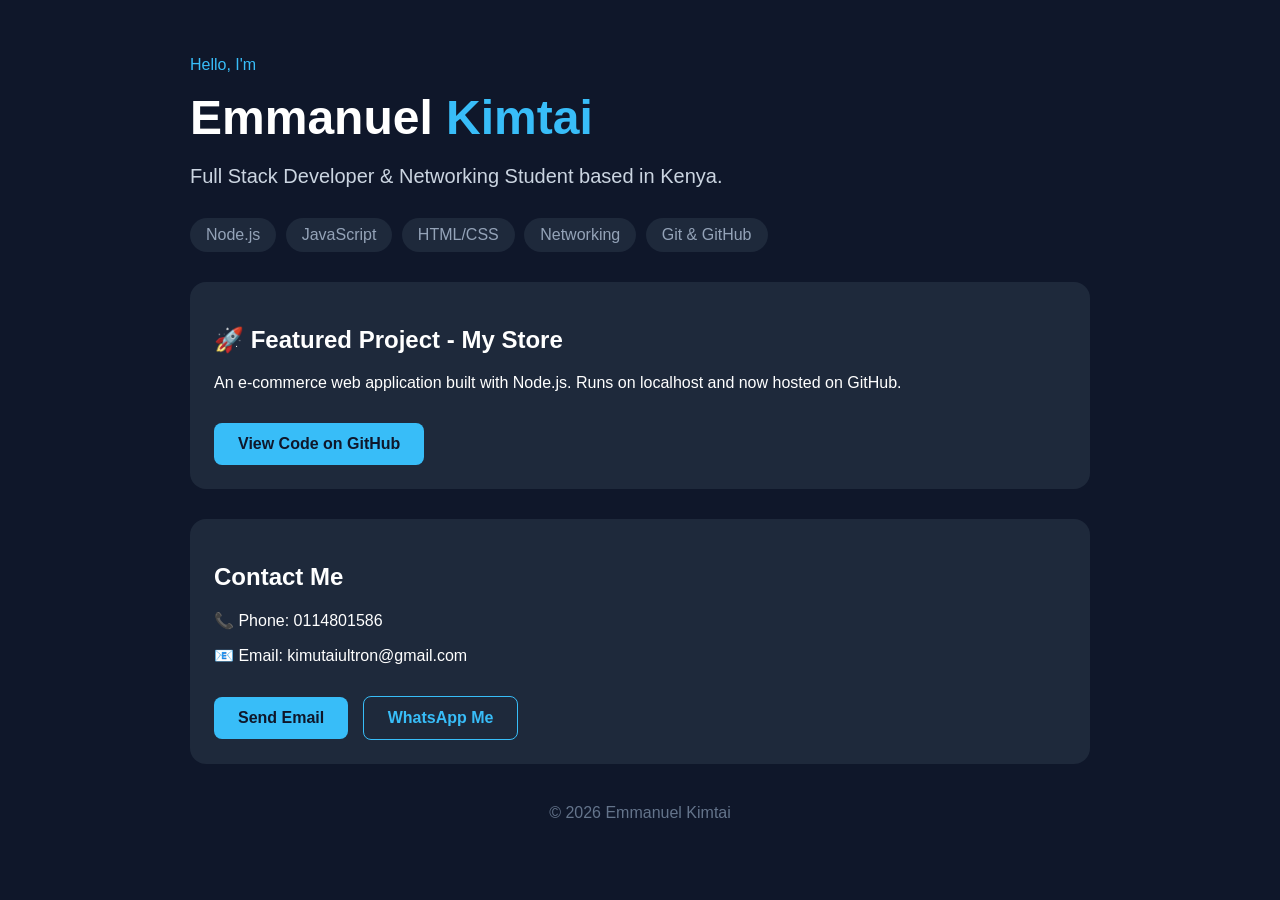
==== index.html @ d569832e "Add initial HTML structure for personal website" ====
<!DOCTYPE html>
<html lang="en">
<head>
<meta charset="UTF-8">
<meta name="viewport" content="width=device-width, initial-scale=1.0">
<title>Emmanuel Kimtai | Full Stack Developer</title>
<style>
  body { margin:0; font-family: Arial, sans-serif; background:#0f172a; color:white; }
  .container { max-width:900px; margin:auto; padding:40px 20px; }
  h1 { font-size:48px; margin:0; }
  h1 span { color:#38bdf8; }
  .tag { background:#1e293b; display:inline-block; padding:8px 16px; border-radius:20px; margin:10px 5px 0 0; color:#94a3b8; }
  .card { background:#1e293b; padding:24px; border-radius:16px; margin-top:30px; }
  a { color:#38bdf8; text-decoration:none; }
  .btn { display:inline-block; background:#38bdf8; color:#0f172a; padding:12px 24px; border-radius:8px; font-weight:bold; margin-top:15px; margin-right:10px; }
  .btn-outline { background:transparent; border:1px solid #38bdf8; color:#38bdf8; }
</style>
</head>
<body>
<div class="container">
  <p style="color:#38bdf8;">Hello, I'm</p>
  <h1>Emmanuel <span>Kimtai</span></h1>
  <p style="font-size:20px; color:#cbd5e1;">Full Stack Developer & Networking Student based in Kenya.</p>
  
  <div>
    <span class="tag">Node.js</span>
    <span class="tag">JavaScript</span>
    <span class="tag">HTML/CSS</span>
    <span class="tag">Networking</span>
    <span class="tag">Git & GitHub</span>
  </div>

  <div class="card">
    <h2>🚀 Featured Project - My Store</h2>
    <p>An e-commerce web application built with Node.js. Runs on localhost and now hosted on GitHub.</p>
    <a class="btn" href="https://github.com/Ultron-bot-lab/my-store" target="_blank">View Code on GitHub</a>
  </div>

  <div class="card">
    <h2>Contact Me</h2>
    <p>📞 Phone: 0114801586</p>
    <p>📧 Email: kimutaiultron@gmail.com</p>
    <a class="btn" href="mailto:kimutaiultron@gmail.com">Send Email</a>
    <a class="btn btn-outline" href="https://wa.me/254114801586">WhatsApp Me</a>
  </div>

  <p style="text-align:center; margin-top:40px; color:#64748b;">© 2026 Emmanuel Kimtai</p>
</div>
</body>
</html>
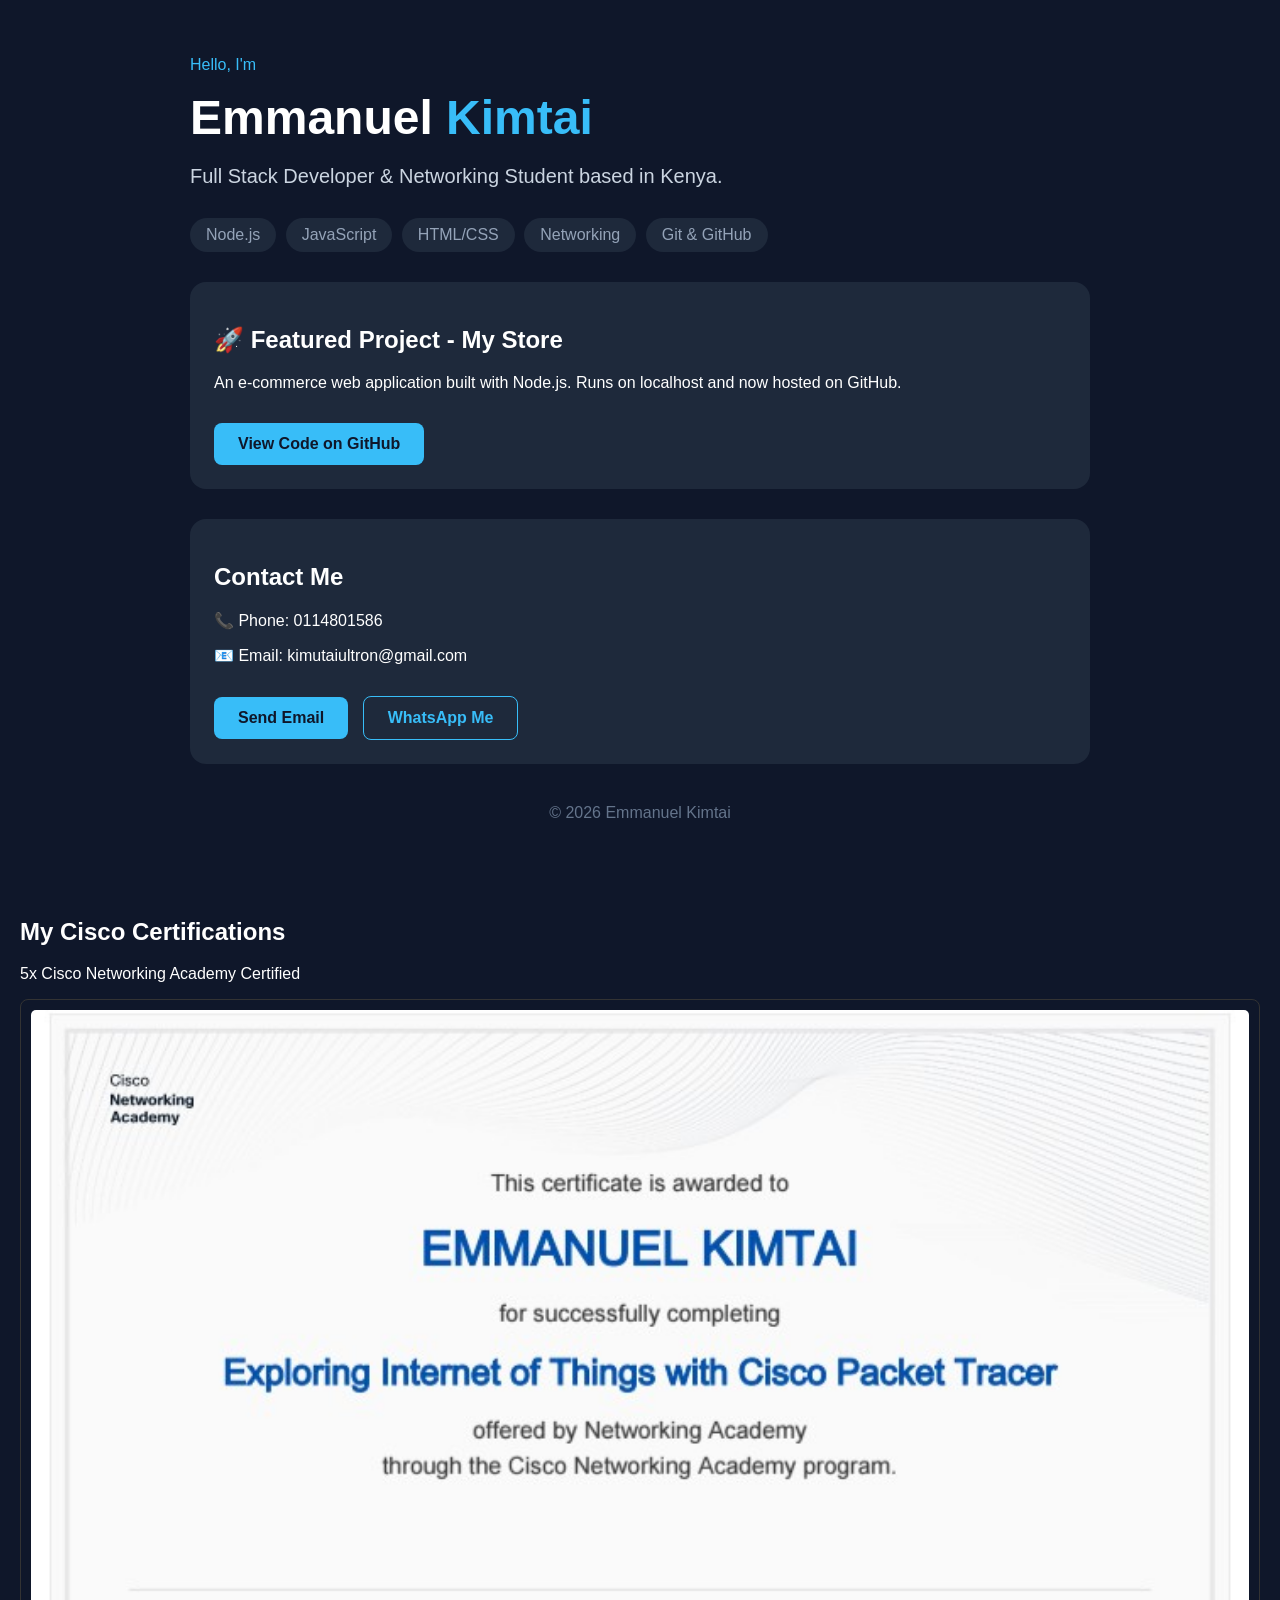
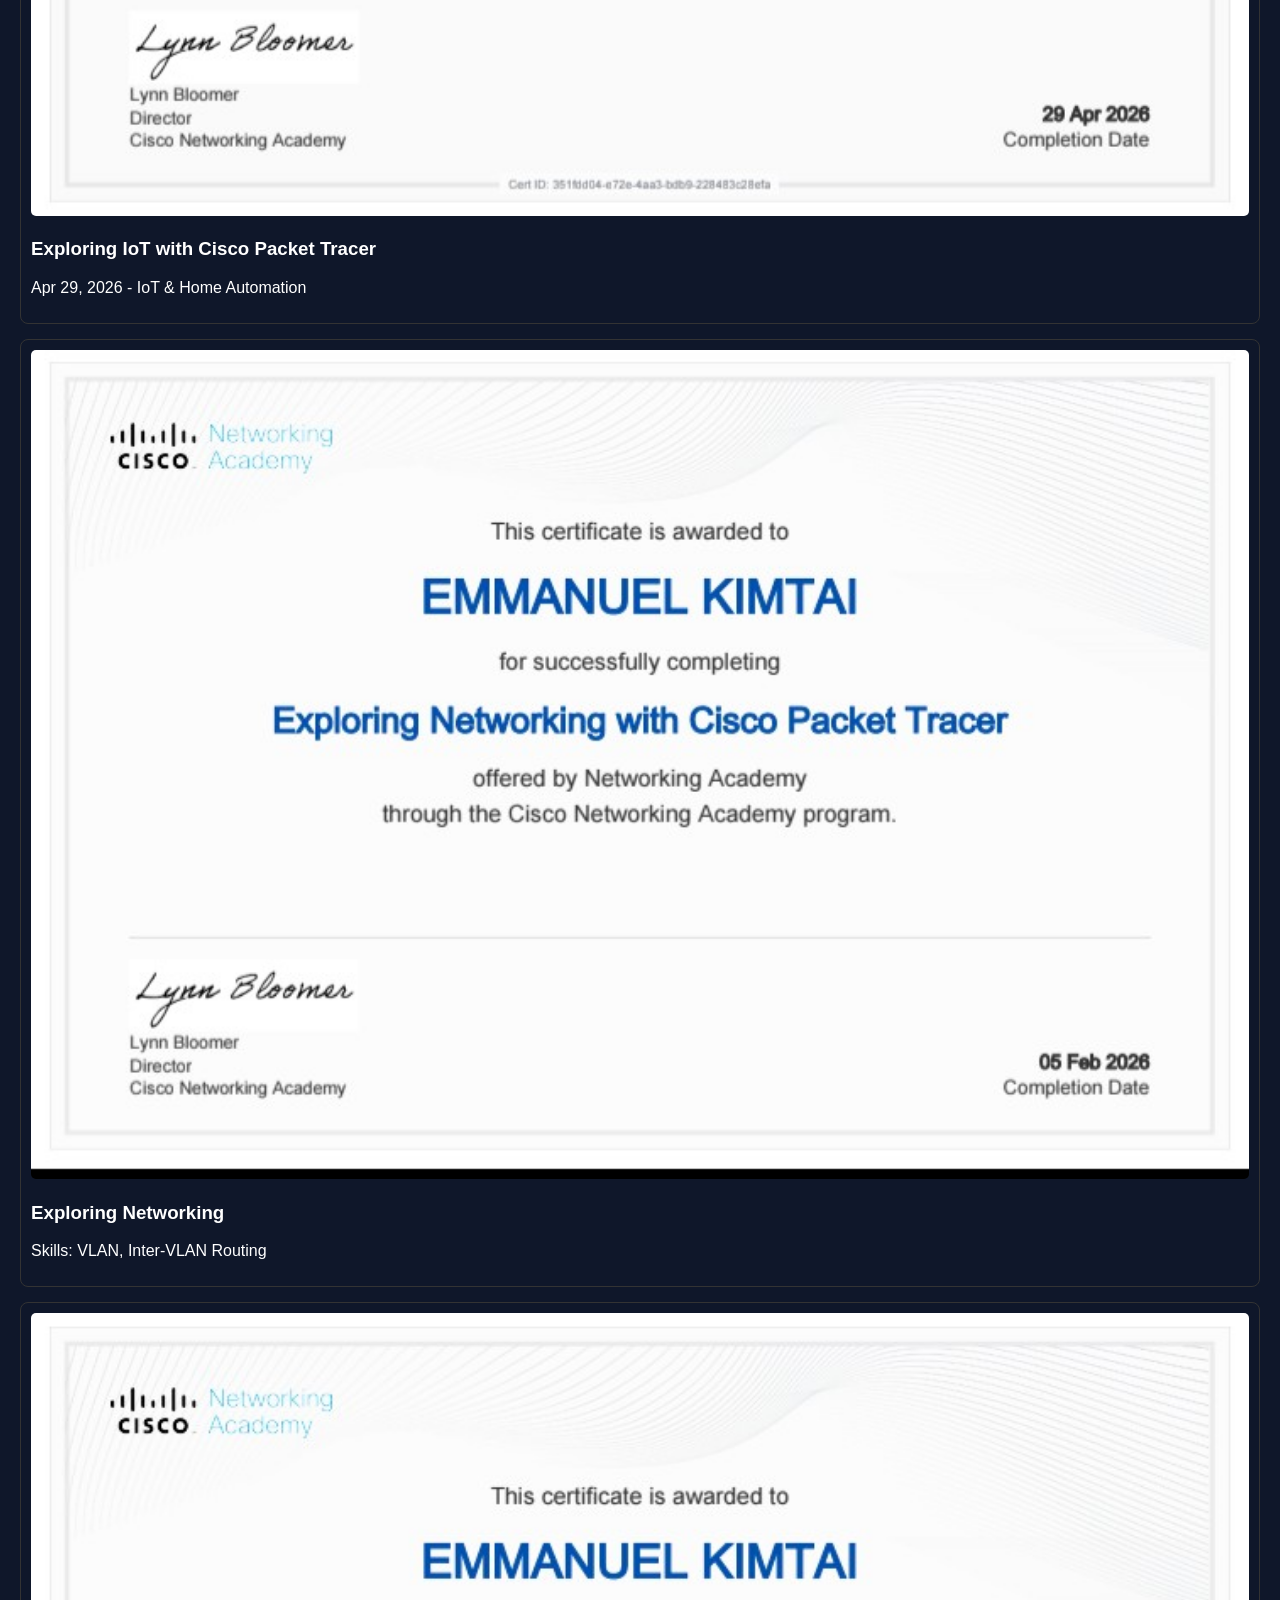
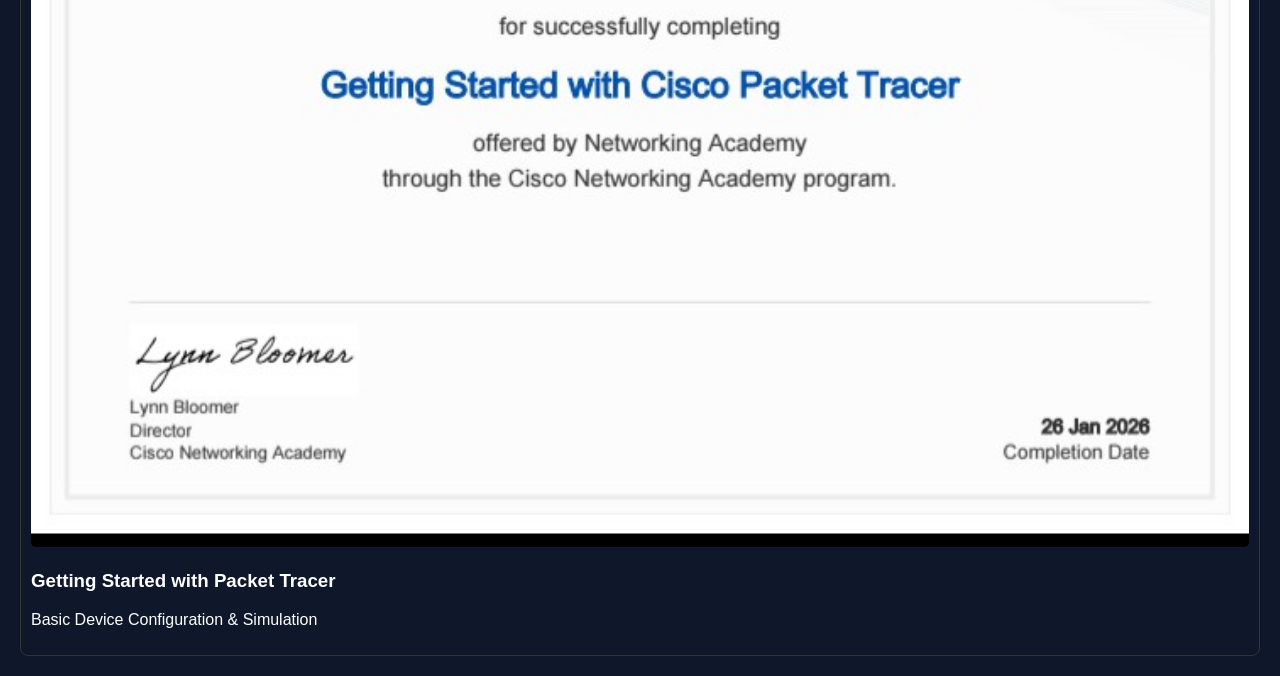
==== commit a7ecf190: "Add Cisco Certifications section to index.html Added a section for Cisco certifications with details" ====
--- a/index.html
+++ b/index.html
@@ -46,5 +46,31 @@
 
   <p style="text-align:center; margin-top:40px; color:#64748b;">© 2026 Emmanuel Kimtai</p>
 </div>
+  <section id="certificates" style="padding:20px;">
+  <h2>My Cisco Certifications</h2>
+  <p>5x Cisco Networking Academy Certified</p>
+  
+  <div style="display:grid; gap:15px;">
+    
+    <div style="border:1px solid #333; padding:10px; border-radius:8px;">
+      <img src="exploring-iot.jpg" style="width:100%; border-radius:5px;">
+      <h3>Exploring IoT with Cisco Packet Tracer</h3>
+      <p>Apr 29, 2026 - IoT & Home Automation</p>
+    </div>
+
+    <div style="border:1px solid #333; padding:10px; border-radius:8px;">
+      <img src="exploring-networking.jpg" style="width:100%; border-radius:5px;">
+      <h3>Exploring Networking</h3>
+      <p>Skills: VLAN, Inter-VLAN Routing</p>
+    </div>
+
+    <div style="border:1px solid #333; padding:10px; border-radius:8px;">
+      <img src="getting-started-packet-tracer.jpg" style="width:100%; border-radius:5px;">
+      <h3>Getting Started with Packet Tracer</h3>
+      <p>Basic Device Configuration & Simulation</p>
+    </div>
+
+  </div>
+</section>
 </body>
 </html>
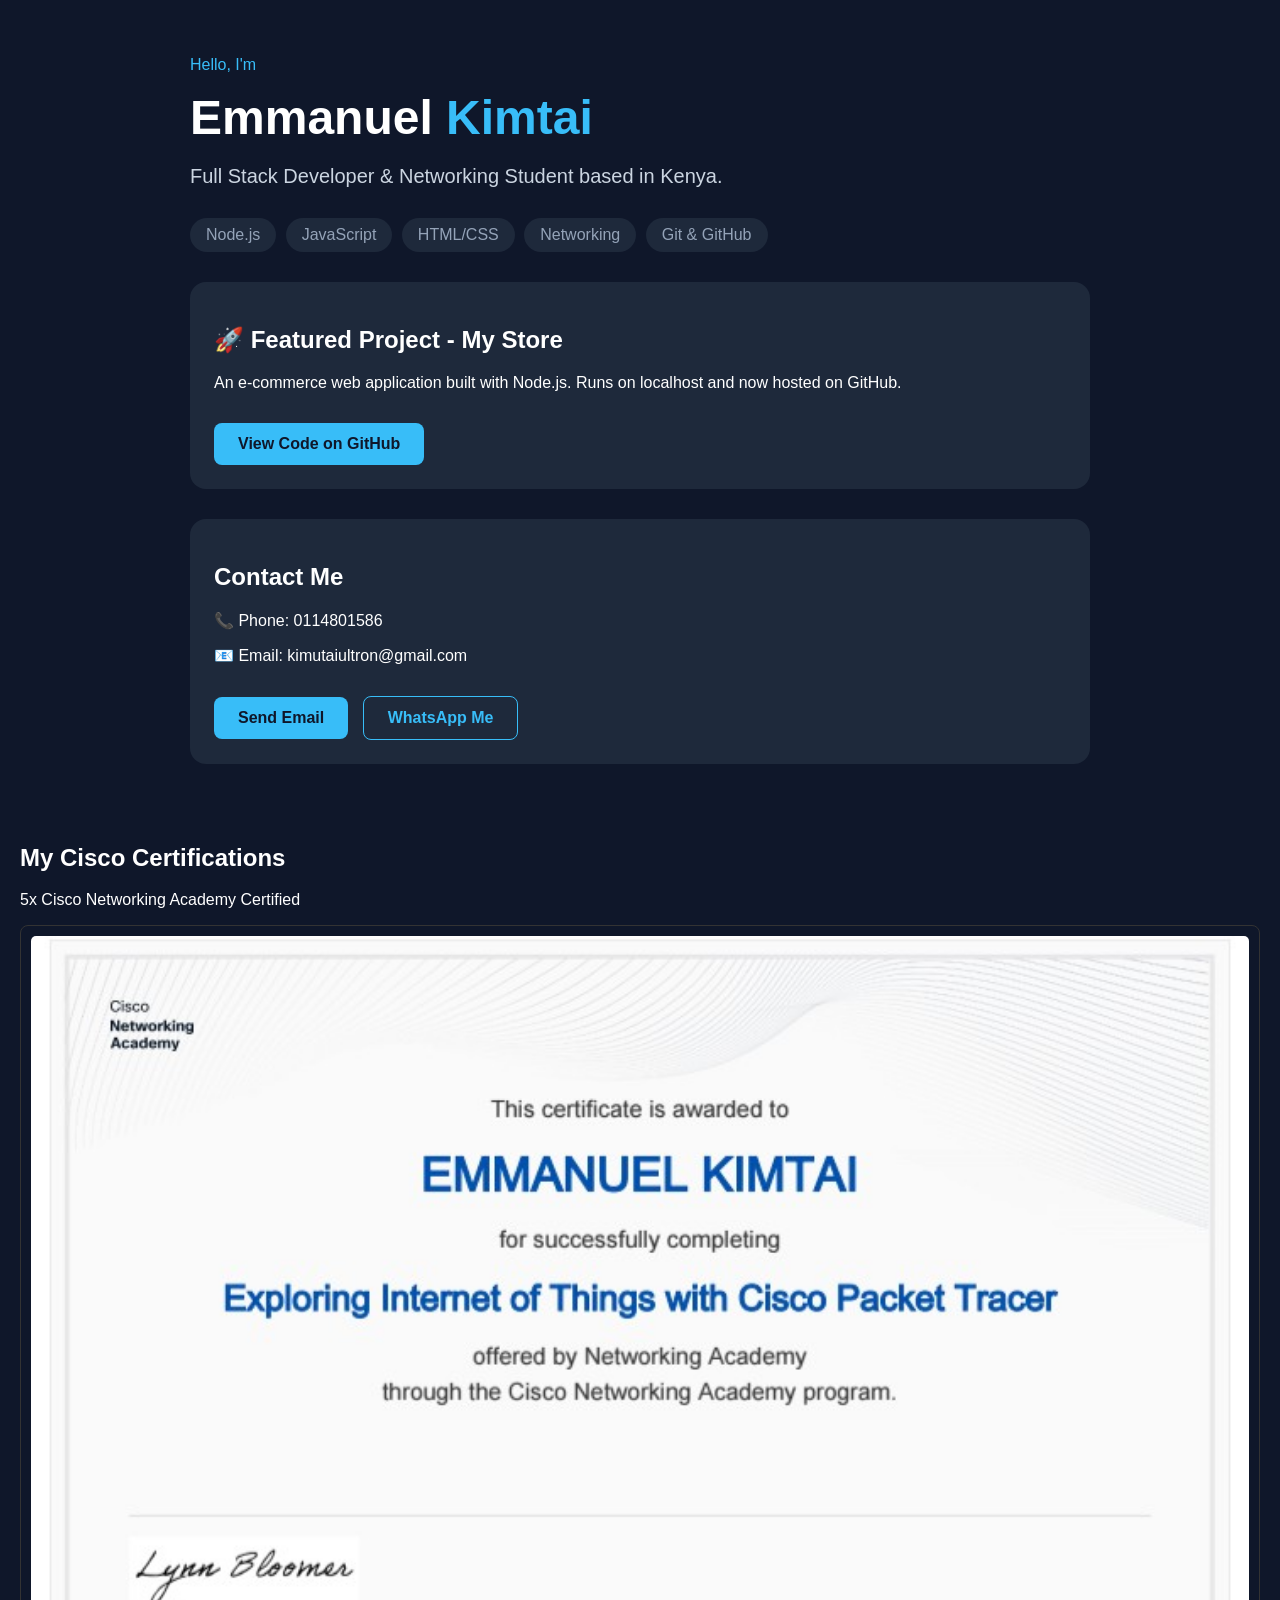
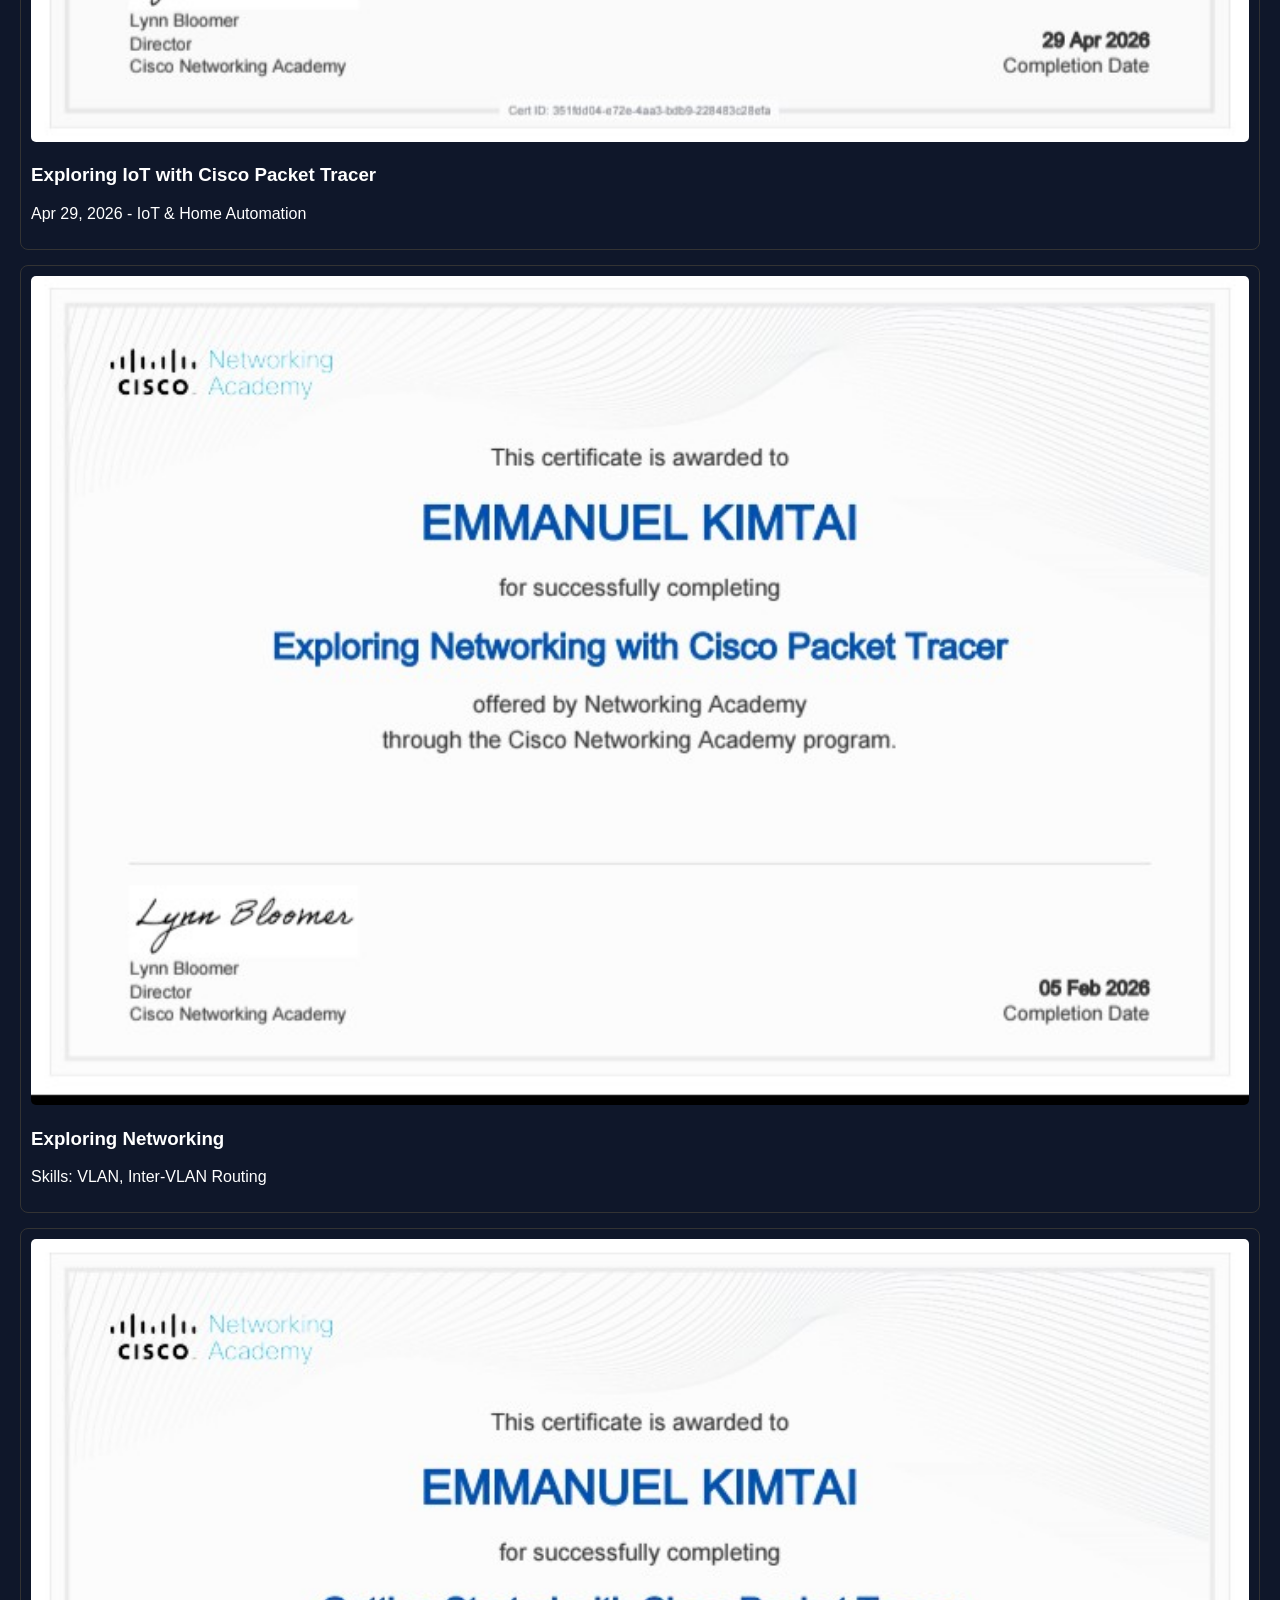
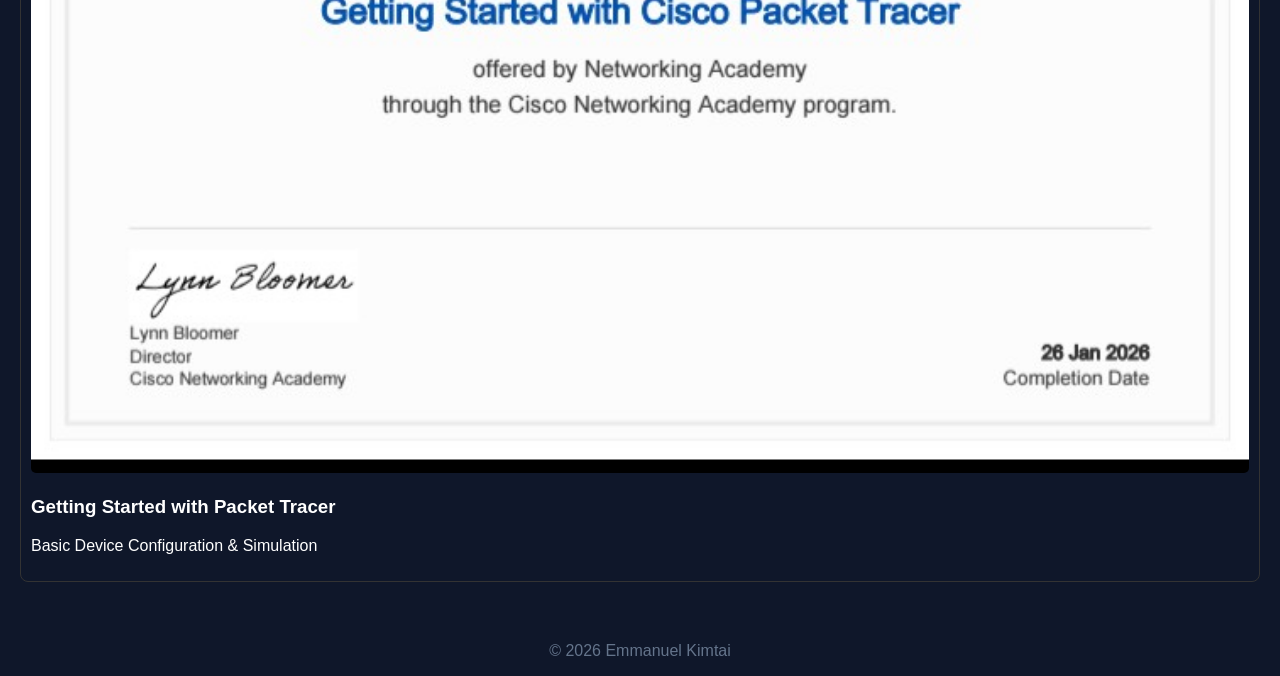
==== commit 950fc107: "Fix copyright notice position in index.html" ====
--- a/index.html
+++ b/index.html
@@ -44,7 +44,7 @@
     <a class="btn btn-outline" href="https://wa.me/254114801586">WhatsApp Me</a>
   </div>
 
-  <p style="text-align:center; margin-top:40px; color:#64748b;">© 2026 Emmanuel Kimtai</p>
+  
 </div>
   <section id="certificates" style="padding:20px;">
   <h2>My Cisco Certifications</h2>
@@ -72,5 +72,6 @@
 
   </div>
 </section>
+  <p style="text-align:center; margin-top:40px; color:#64748b;">© 2026 Emmanuel Kimtai</p>
 </body>
 </html>
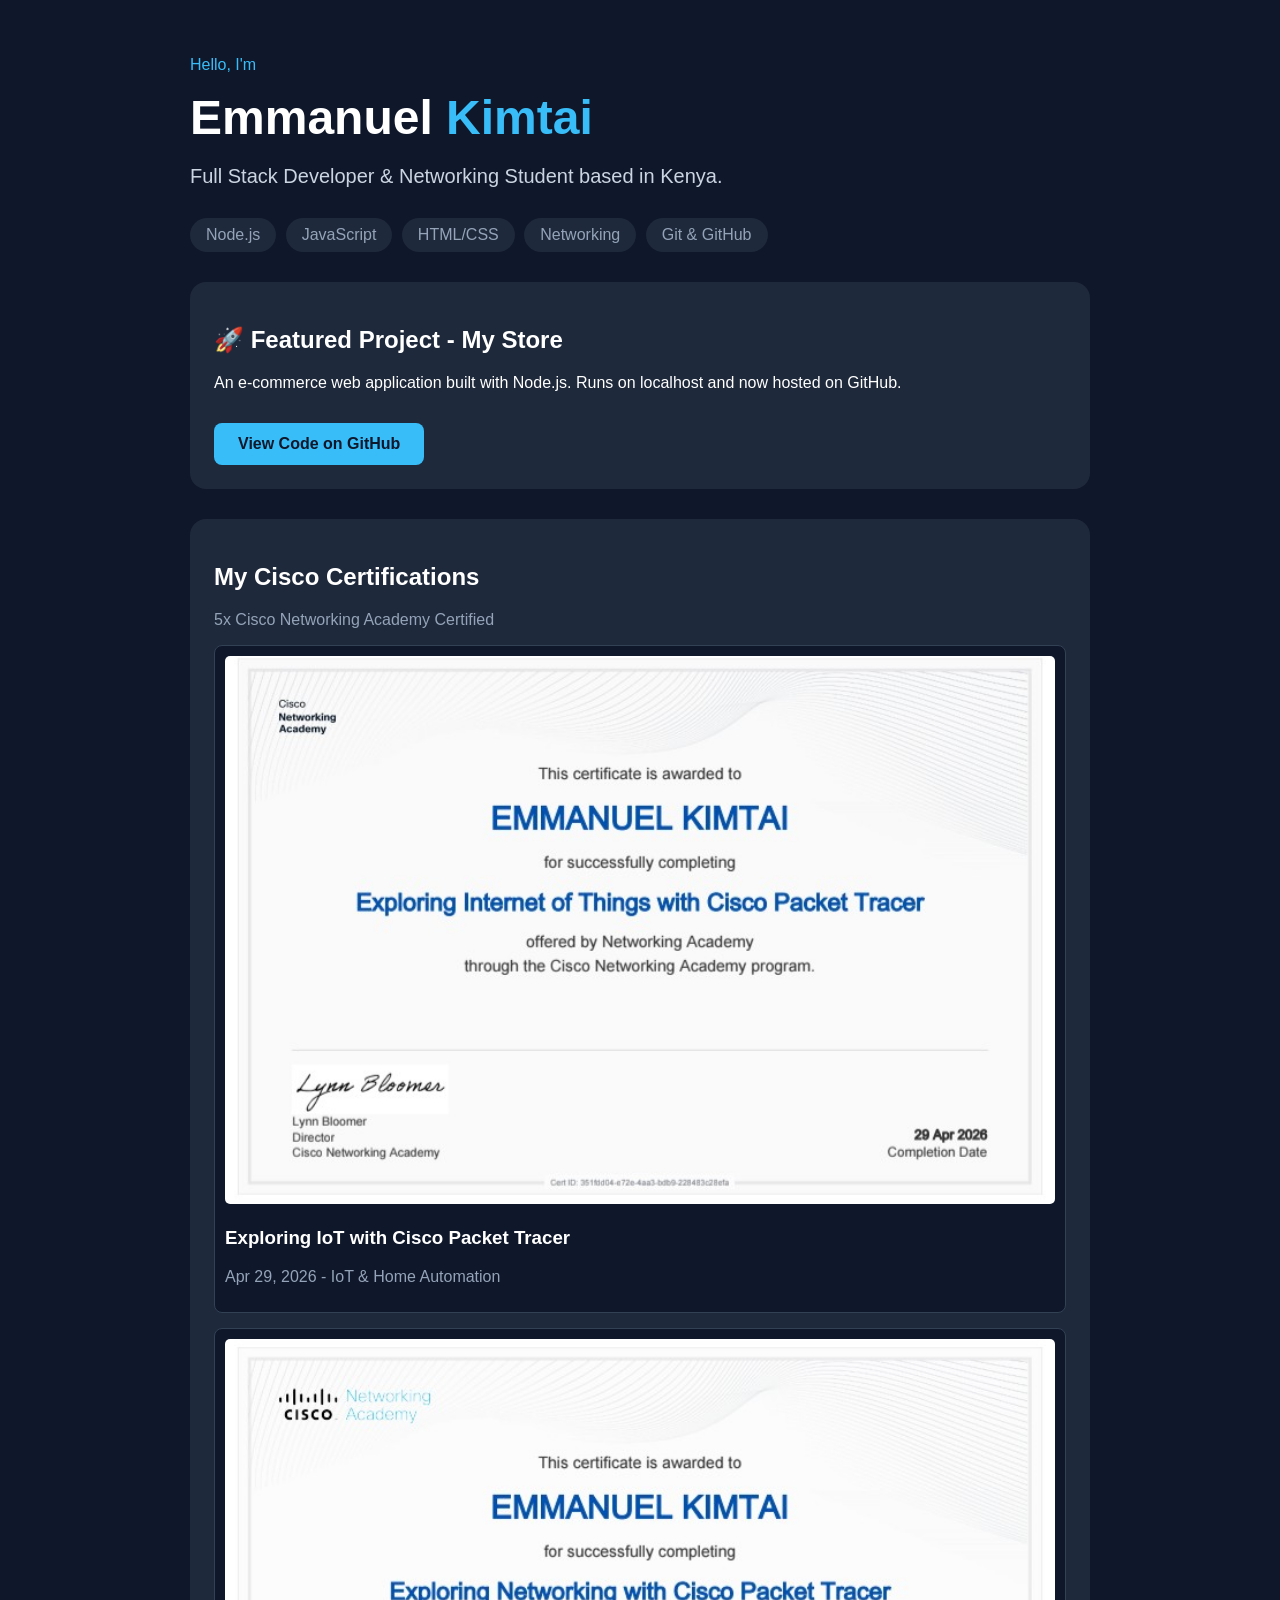
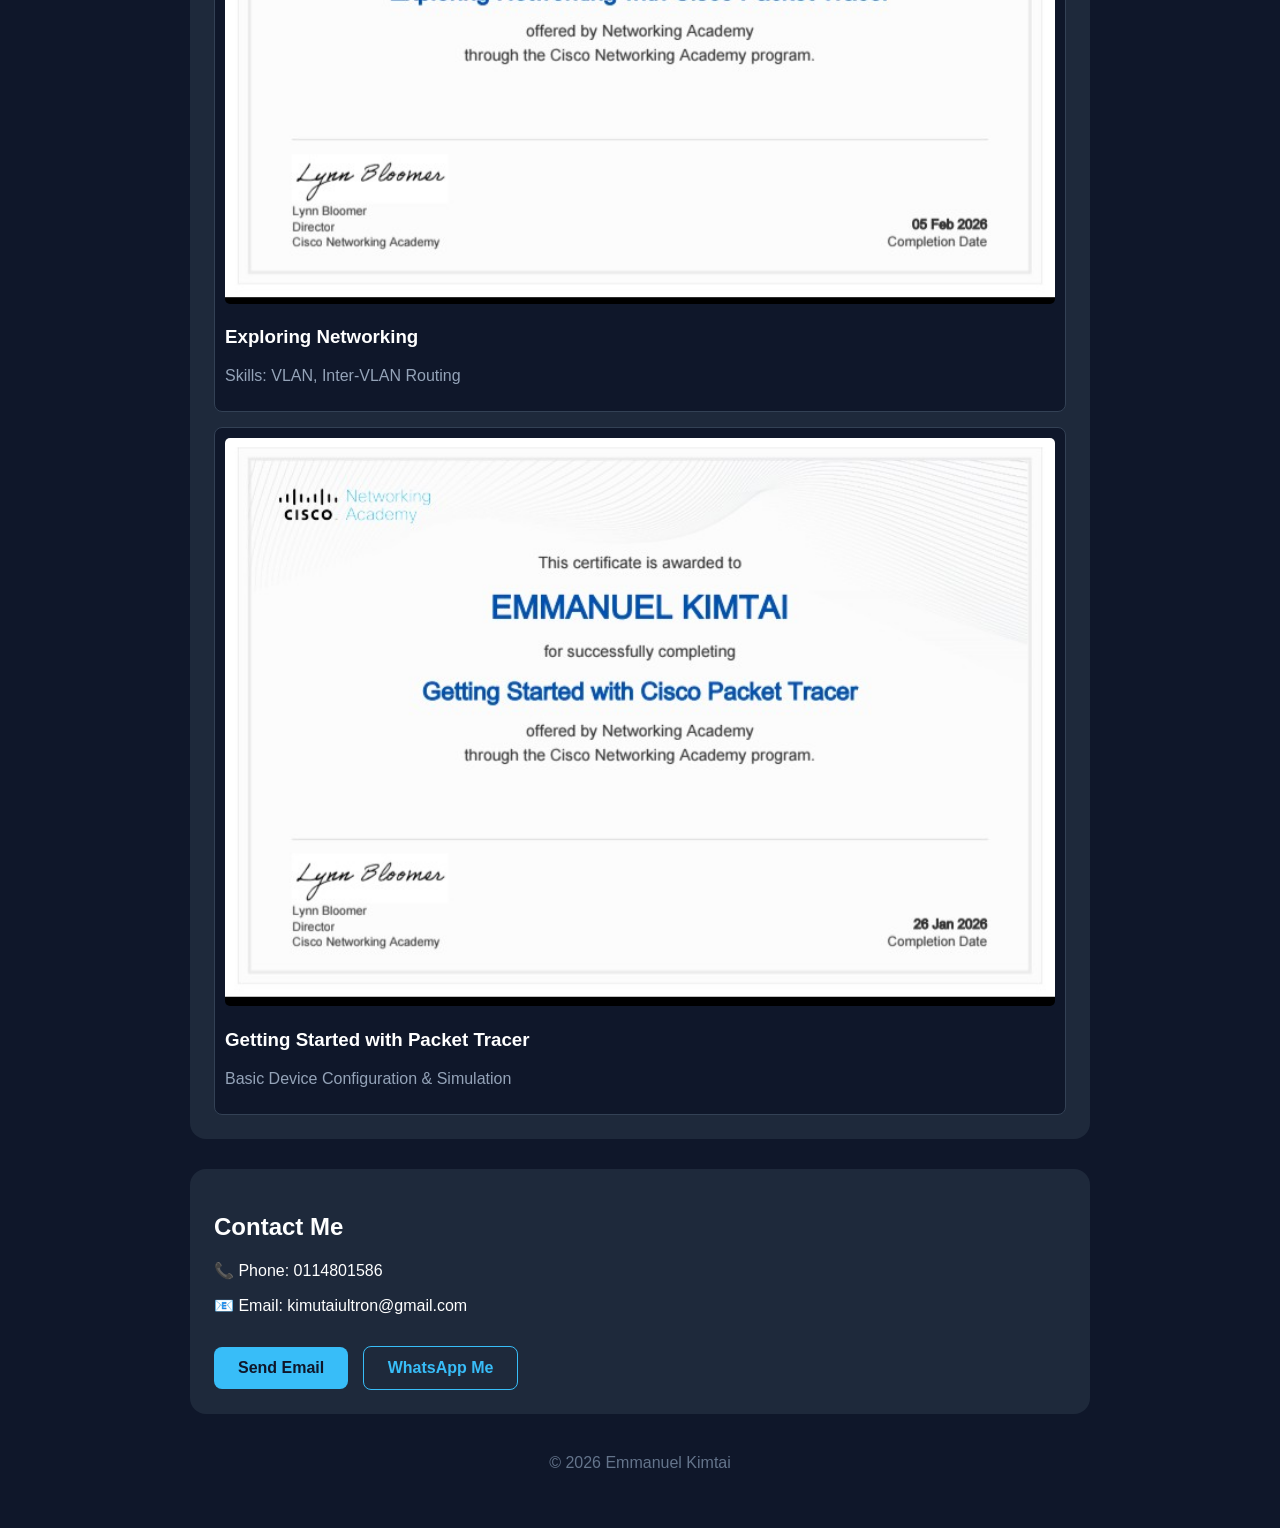
==== commit 69b37d75: "Update index.html" ====
--- a/index.html
+++ b/index.html
@@ -36,6 +36,29 @@
     <a class="btn" href="https://github.com/Ultron-bot-lab/my-store" target="_blank">View Code on GitHub</a>
   </div>
 
+  <section id="certificates" class="card">
+    <h2>My Cisco Certifications</h2>
+    <p style="color:#94a3b8;">5x Cisco Networking Academy Certified</p>
+    
+    <div style="display:grid; gap:15px; margin-top:15px;">
+      <div style="border:1px solid #334155; padding:10px; border-radius:8px; background:#0f172a;">
+        <img src="exploring-iot.jpg" style="width:100%; border-radius:5px;">
+        <h3>Exploring IoT with Cisco Packet Tracer</h3>
+        <p style="color:#94a3b8;">Apr 29, 2026 - IoT & Home Automation</p>
+      </div>
+      <div style="border:1px solid #334155; padding:10px; border-radius:8px; background:#0f172a;">
+        <img src="exploring-networking.jpg" style="width:100%; border-radius:5px;">
+        <h3>Exploring Networking</h3>
+        <p style="color:#94a3b8;">Skills: VLAN, Inter-VLAN Routing</p>
+      </div>
+      <div style="border:1px solid #334155; padding:10px; border-radius:8px; background:#0f172a;">
+        <img src="getting-started-packet-tracer.jpg" style="width:100%; border-radius:5px;">
+        <h3>Getting Started with Packet Tracer</h3>
+        <p style="color:#94a3b8;">Basic Device Configuration & Simulation</p>
+      </div>
+    </div>
+  </section>
+
   <div class="card">
     <h2>Contact Me</h2>
     <p>📞 Phone: 0114801586</p>
@@ -44,34 +67,7 @@
     <a class="btn btn-outline" href="https://wa.me/254114801586">WhatsApp Me</a>
   </div>
 
-  
+  <p style="text-align:center; margin-top:40px; color:#64748b;">© 2026 Emmanuel Kimtai</p>
 </div>
-  <section id="certificates" style="padding:20px;">
-  <h2>My Cisco Certifications</h2>
-  <p>5x Cisco Networking Academy Certified</p>
-  
-  <div style="display:grid; gap:15px;">
-    
-    <div style="border:1px solid #333; padding:10px; border-radius:8px;">
-      <img src="exploring-iot.jpg" style="width:100%; border-radius:5px;">
-      <h3>Exploring IoT with Cisco Packet Tracer</h3>
-      <p>Apr 29, 2026 - IoT & Home Automation</p>
-    </div>
-
-    <div style="border:1px solid #333; padding:10px; border-radius:8px;">
-      <img src="exploring-networking.jpg" style="width:100%; border-radius:5px;">
-      <h3>Exploring Networking</h3>
-      <p>Skills: VLAN, Inter-VLAN Routing</p>
-    </div>
-
-    <div style="border:1px solid #333; padding:10px; border-radius:8px;">
-      <img src="getting-started-packet-tracer.jpg" style="width:100%; border-radius:5px;">
-      <h3>Getting Started with Packet Tracer</h3>
-      <p>Basic Device Configuration & Simulation</p>
-    </div>
-
-  </div>
-</section>
-  <p style="text-align:center; margin-top:40px; color:#64748b;">© 2026 Emmanuel Kimtai</p>
 </body>
 </html>
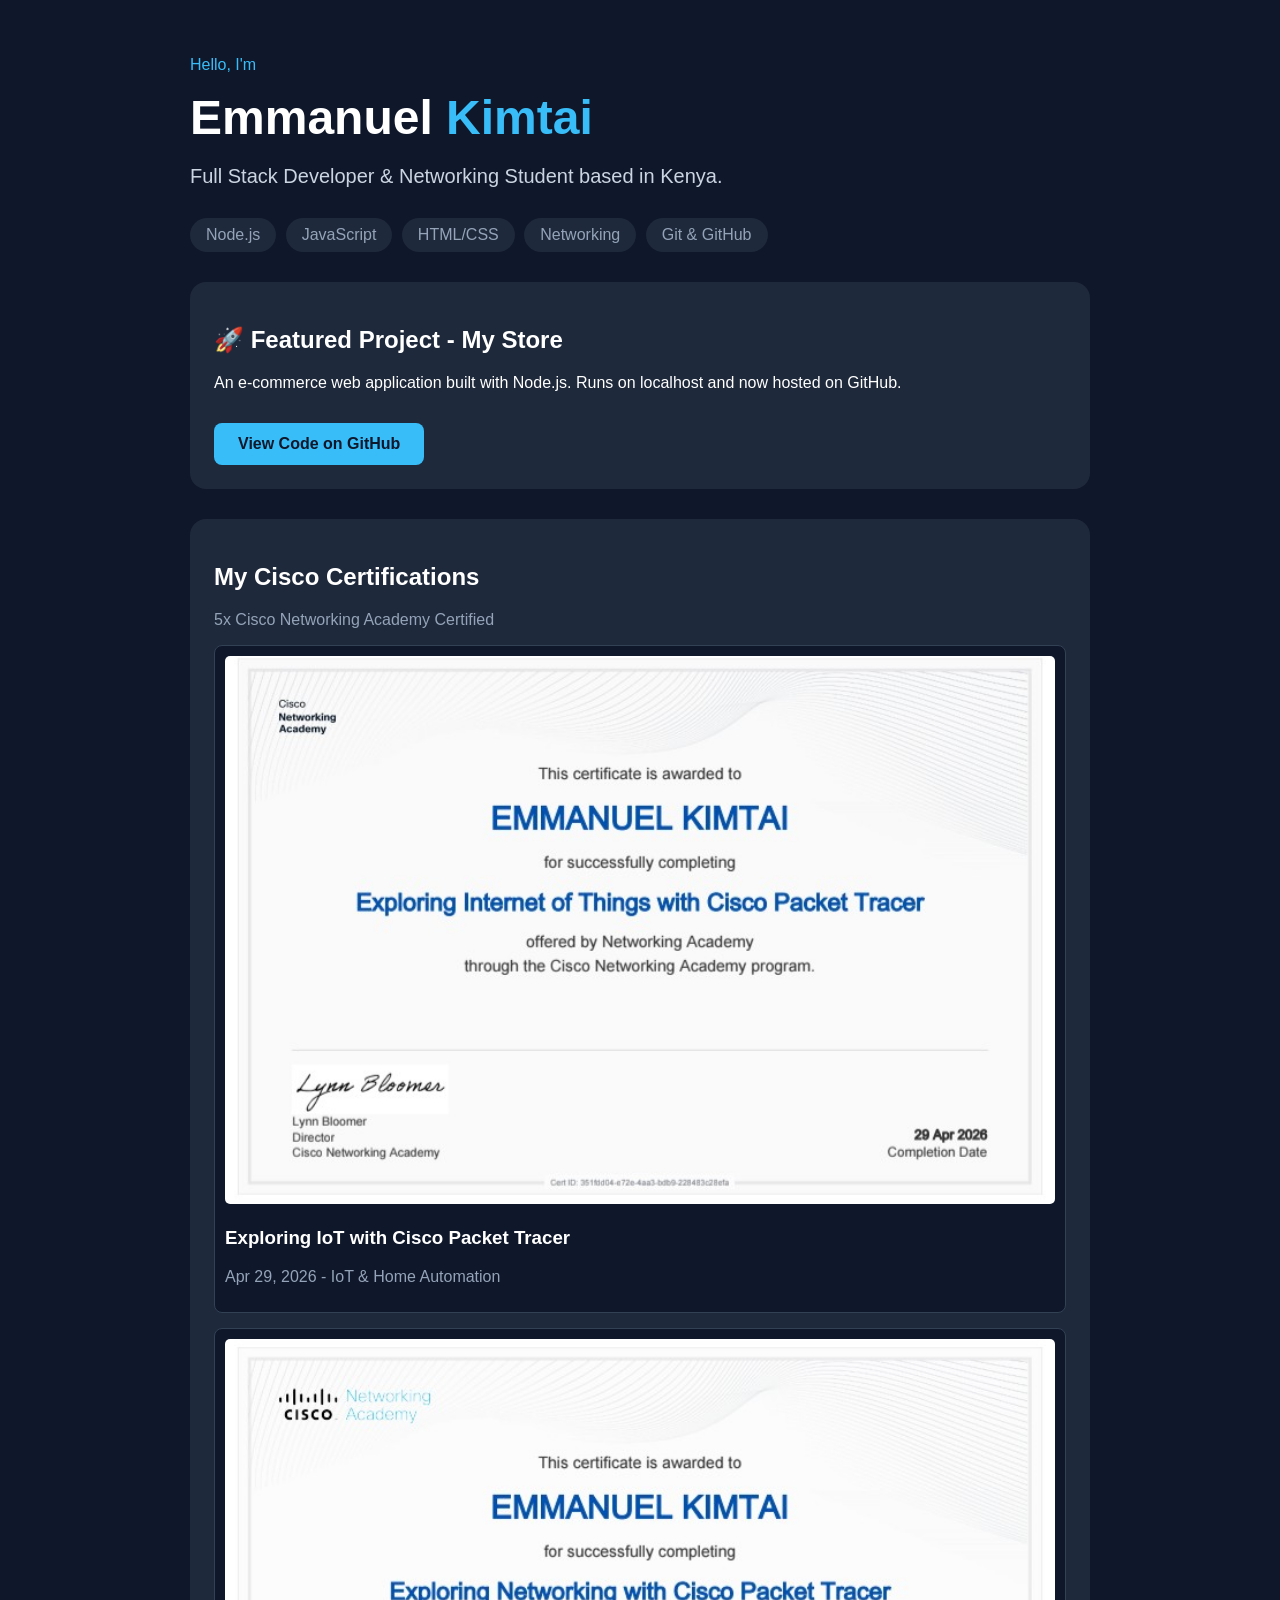
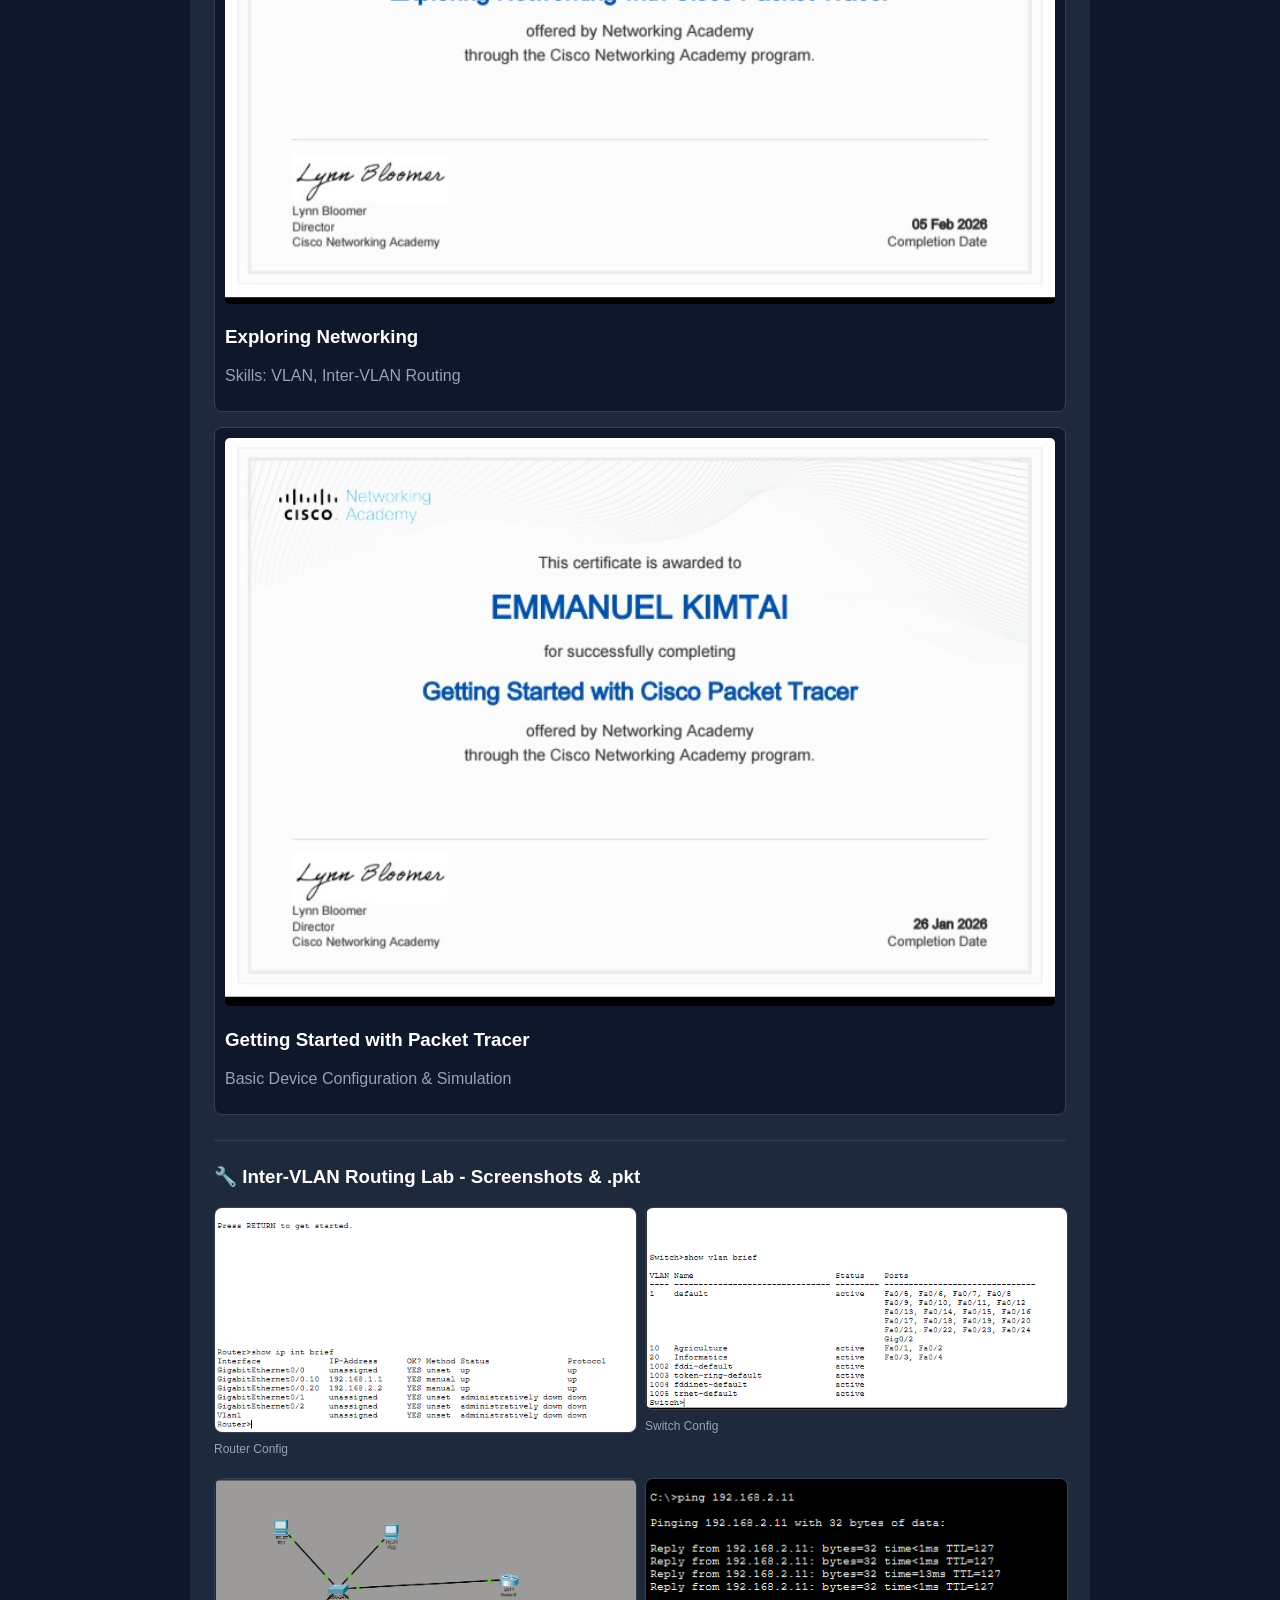
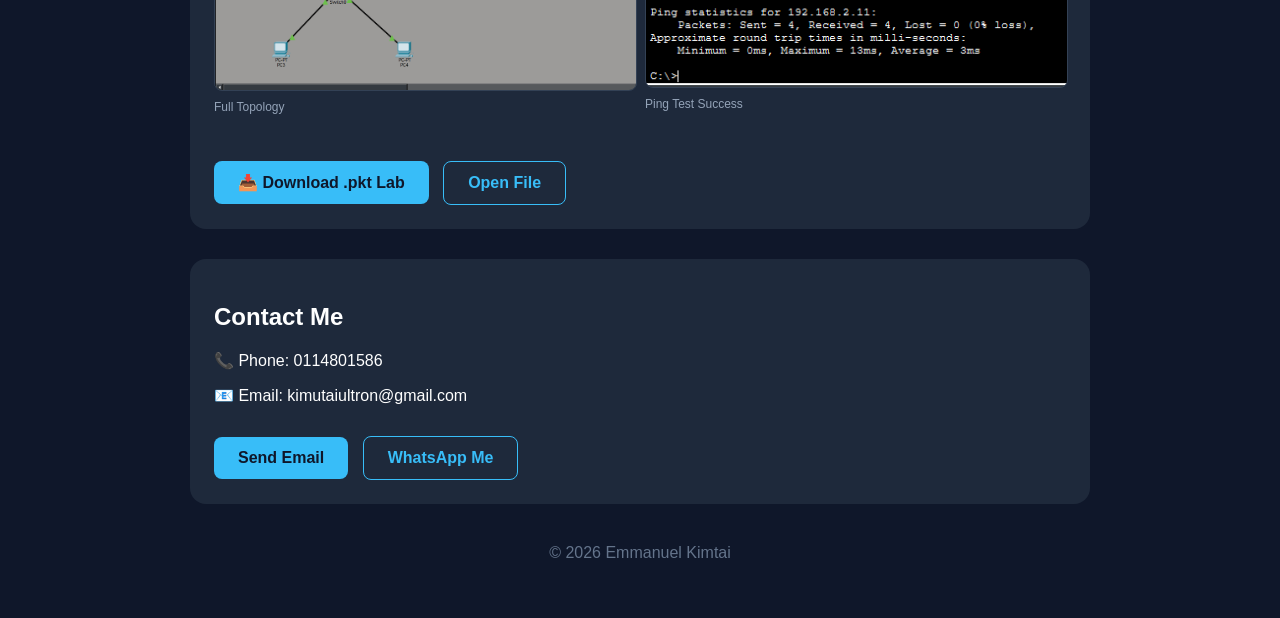
==== commit d1ecf059: "Add inter-VLAN routing lab section to index.html Added inter-VLAN routing lab section with images an" ====
--- a/index.html
+++ b/index.html
@@ -57,6 +57,34 @@
         <p style="color:#94a3b8;">Basic Device Configuration & Simulation</p>
       </div>
     </div>
+
+    <hr style="border:0; border-top:1px solid #334155; margin:25px 0;">
+    <h3>🔧 Inter-VLAN Routing Lab - Screenshots & .pkt</h3>
+    
+    <div style="display:grid; grid-template-columns:1fr 1fr; gap:10px; margin-top:15px;">
+      <div>
+        <img src="%23Router.png" style="width:100%; border-radius:8px; border:1px solid #334155;">
+        <p style="font-size:12px; color:#94a3b8; margin-top:5px;">Router Config</p>
+      </div>
+      <div>
+        <img src="%23Switch.png" style="width:100%; border-radius:8px; border:1px solid #334155;">
+        <p style="font-size:12px; color:#94a3b8; margin-top:5px;">Switch Config</p>
+      </div>
+      <div>
+        <img src="full%20topology.png" style="width:100%; border-radius:8px; border:1px solid #334155;">
+        <p style="font-size:12px; color:#94a3b8; margin-top:5px;">Full Topology</p>
+      </div>
+      <div>
+        <img src="ping.png" style="width:100%; border-radius:8px; border:1px solid #334155;">
+        <p style="font-size:12px; color:#94a3b8; margin-top:5px;">Ping Test Success</p>
+      </div>
+    </div>
+
+    <div style="margin-top:20px;">
+      <a class="btn" href="Inter-VLAN-Routing.pkt" download>📥 Download .pkt Lab</a>
+      <a class="btn btn-outline" href="Inter-VLAN-Routing.pkt" target="_blank">Open File</a>
+    </div>
+
   </section>
 
   <div class="card">
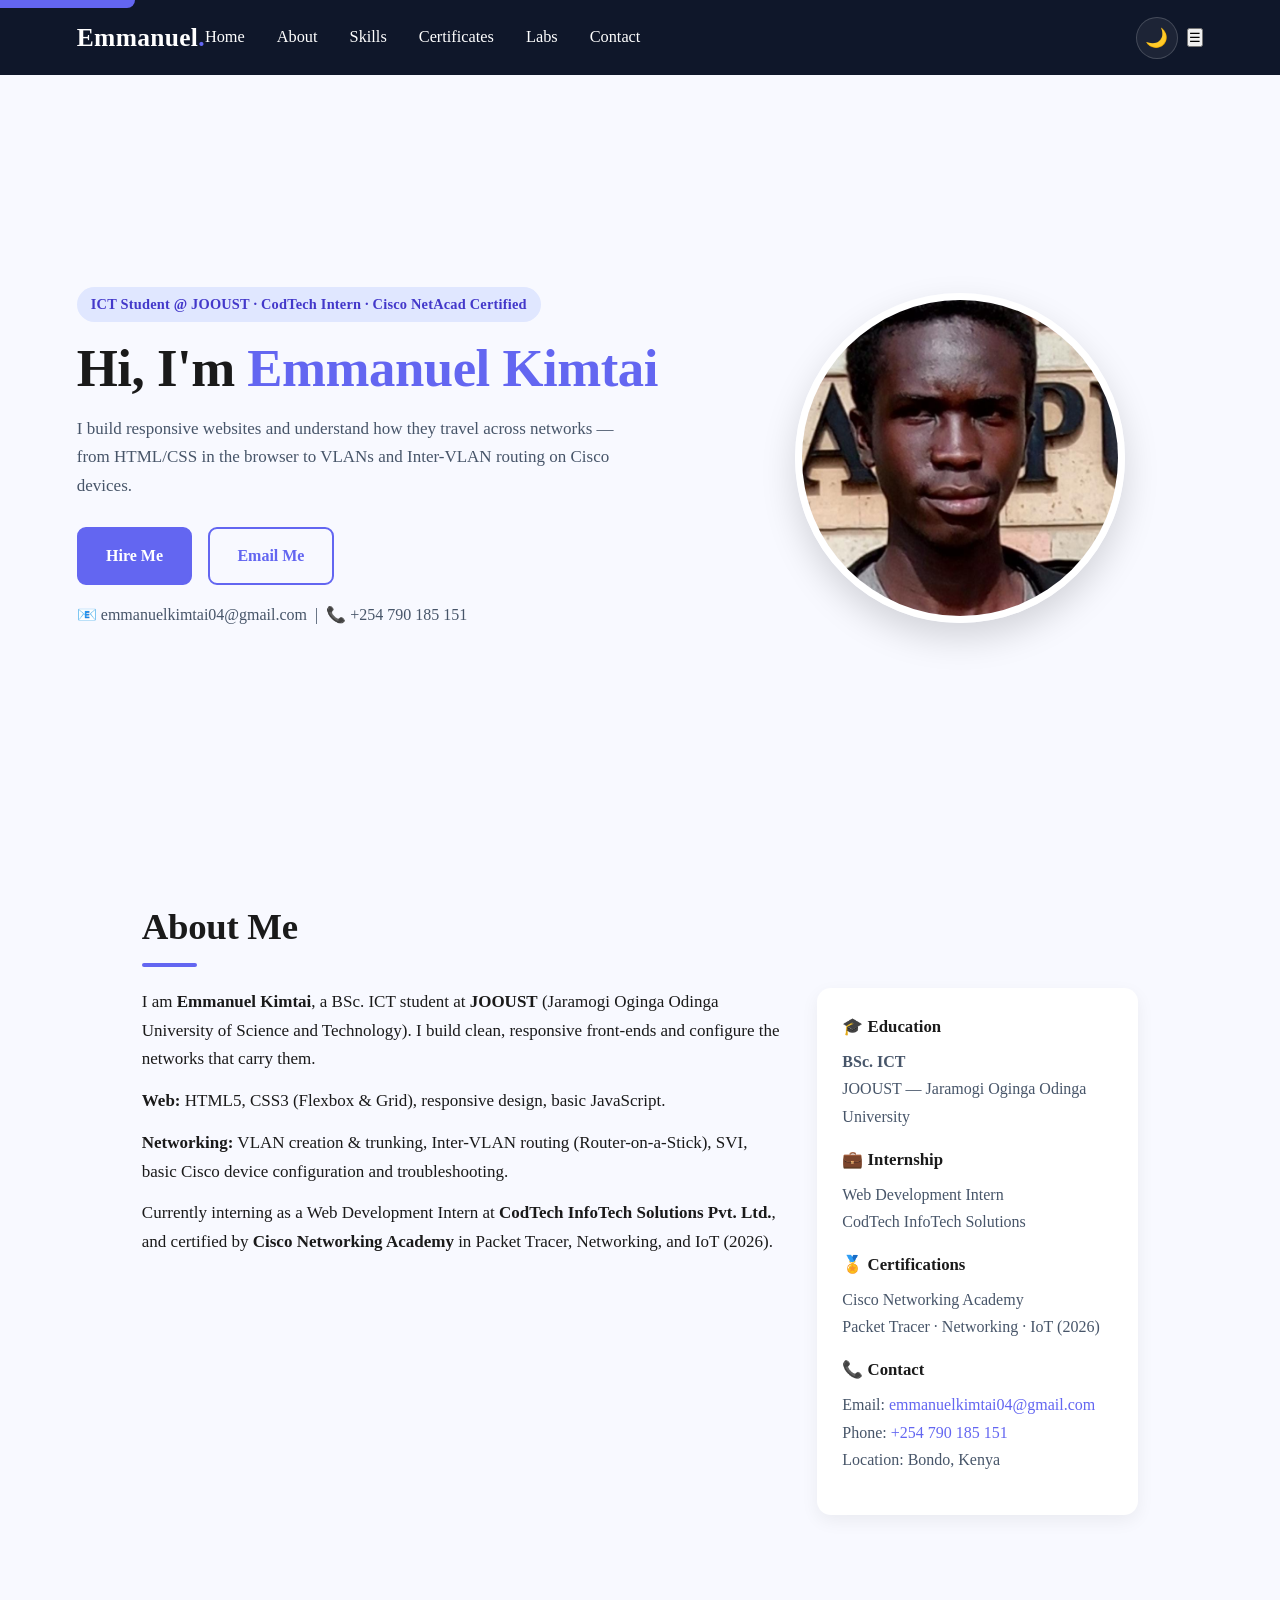
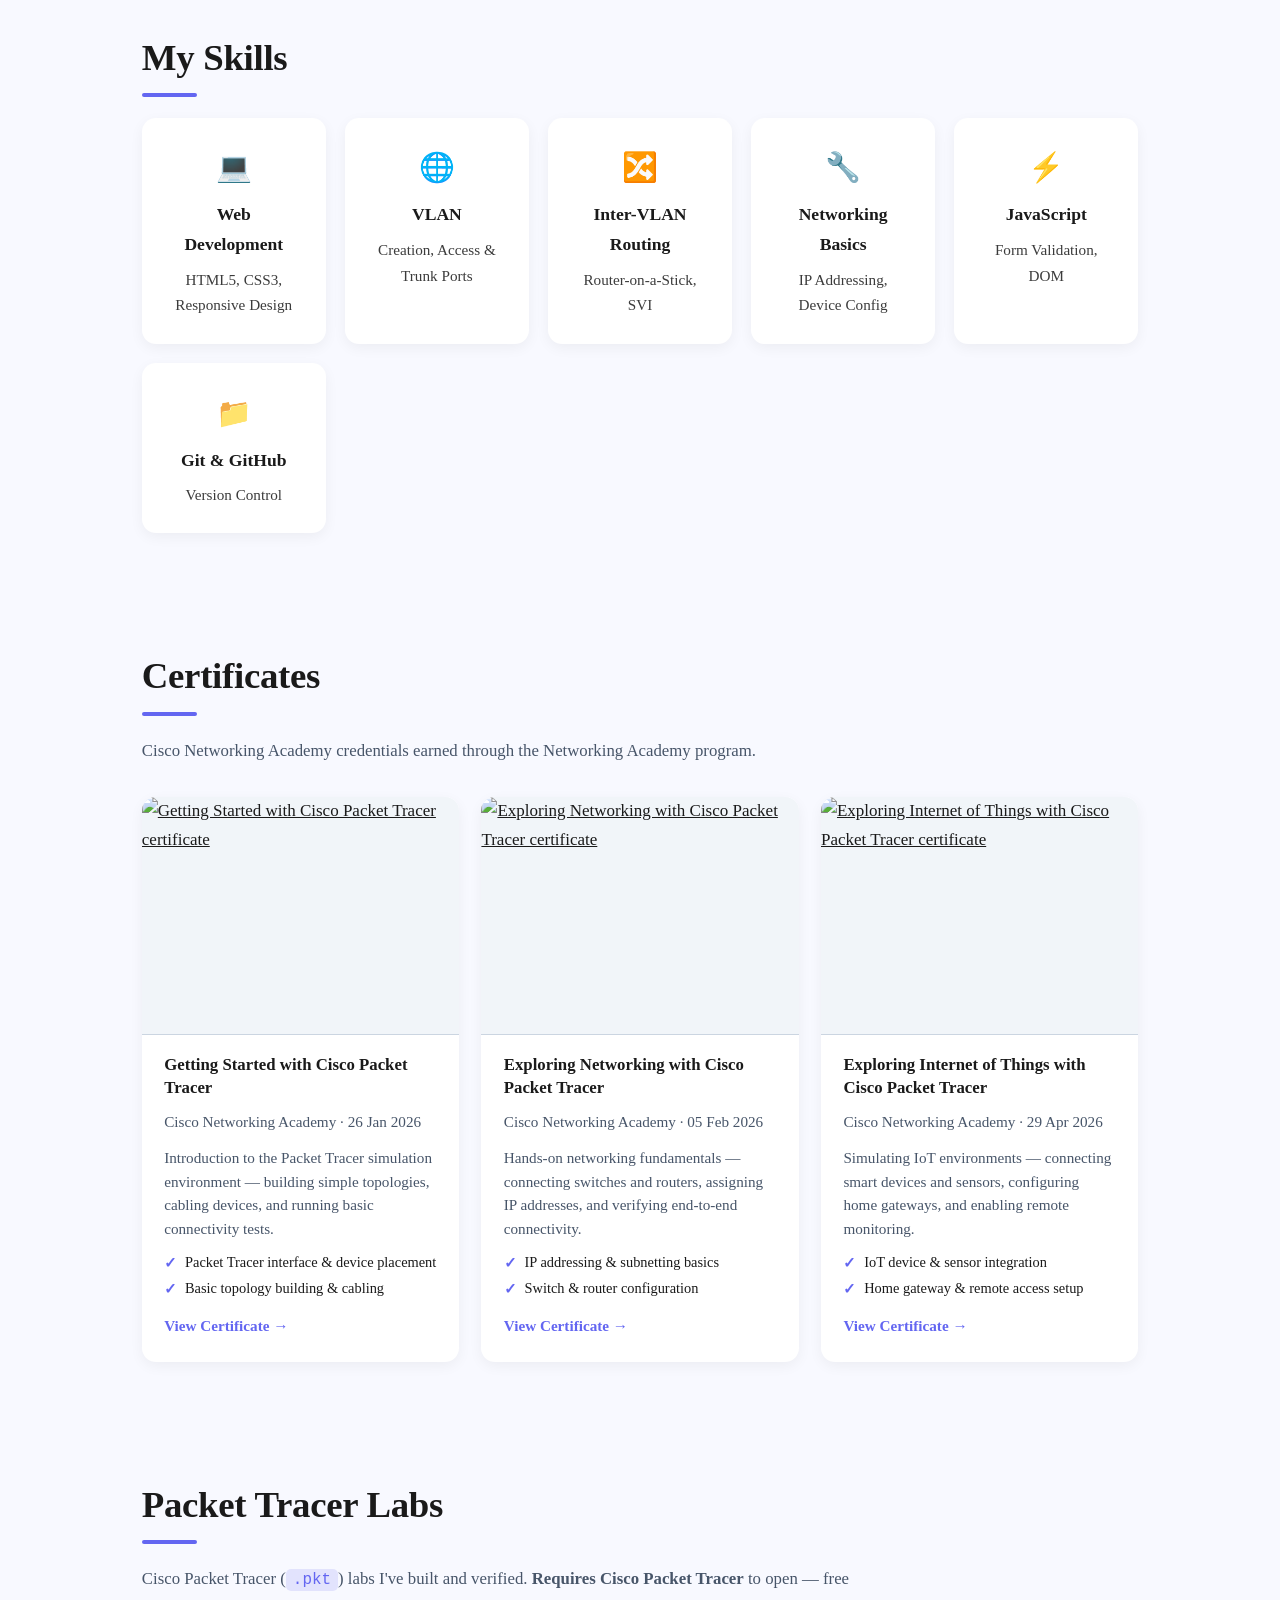
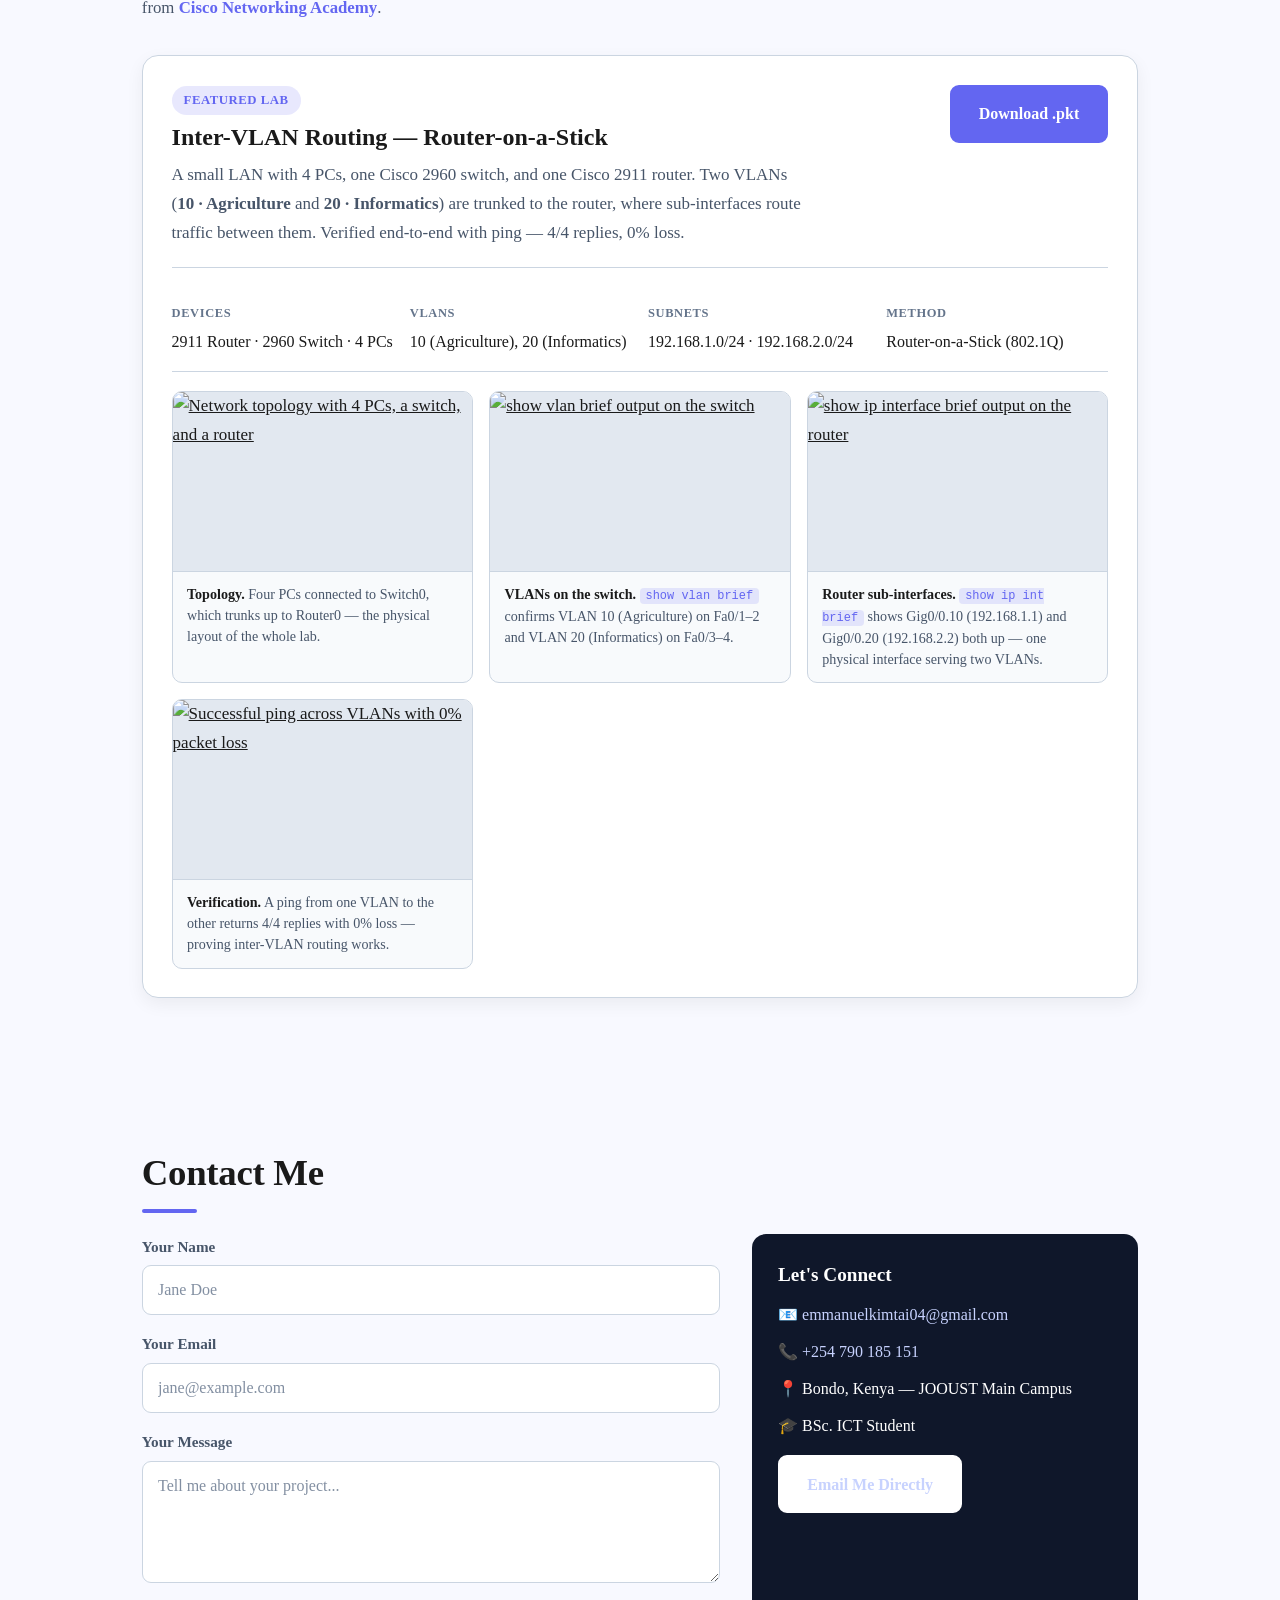
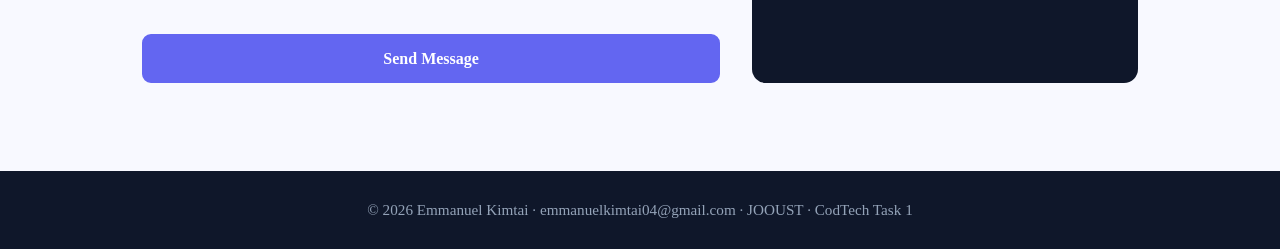
==== commit 1029d123: "portfolio root files" ====
--- a/index.html
+++ b/index.html
@@ -1,101 +1,378 @@
-<!DOCTYPE html>
-<html lang="en">
-<head>
-<meta charset="UTF-8">
-<meta name="viewport" content="width=device-width, initial-scale=1.0">
-<title>Emmanuel Kimtai | Full Stack Developer</title>
-<style>
-  body { margin:0; font-family: Arial, sans-serif; background:#0f172a; color:white; }
-  .container { max-width:900px; margin:auto; padding:40px 20px; }
-  h1 { font-size:48px; margin:0; }
-  h1 span { color:#38bdf8; }
-  .tag { background:#1e293b; display:inline-block; padding:8px 16px; border-radius:20px; margin:10px 5px 0 0; color:#94a3b8; }
-  .card { background:#1e293b; padding:24px; border-radius:16px; margin-top:30px; }
-  a { color:#38bdf8; text-decoration:none; }
-  .btn { display:inline-block; background:#38bdf8; color:#0f172a; padding:12px 24px; border-radius:8px; font-weight:bold; margin-top:15px; margin-right:10px; }
-  .btn-outline { background:transparent; border:1px solid #38bdf8; color:#38bdf8; }
-</style>
-</head>
-<body>
-<div class="container">
-  <p style="color:#38bdf8;">Hello, I'm</p>
-  <h1>Emmanuel <span>Kimtai</span></h1>
-  <p style="font-size:20px; color:#cbd5e1;">Full Stack Developer & Networking Student based in Kenya.</p>
-  
-  <div>
-    <span class="tag">Node.js</span>
-    <span class="tag">JavaScript</span>
-    <span class="tag">HTML/CSS</span>
-    <span class="tag">Networking</span>
-    <span class="tag">Git & GitHub</span>
-  </div>
-
-  <div class="card">
-    <h2>🚀 Featured Project - My Store</h2>
-    <p>An e-commerce web application built with Node.js. Runs on localhost and now hosted on GitHub.</p>
-    <a class="btn" href="https://github.com/Ultron-bot-lab/my-store" target="_blank">View Code on GitHub</a>
-  </div>
-
-  <section id="certificates" class="card">
-    <h2>My Cisco Certifications</h2>
-    <p style="color:#94a3b8;">5x Cisco Networking Academy Certified</p>
-    
-    <div style="display:grid; gap:15px; margin-top:15px;">
-      <div style="border:1px solid #334155; padding:10px; border-radius:8px; background:#0f172a;">
-        <img src="exploring-iot.jpg" style="width:100%; border-radius:5px;">
-        <h3>Exploring IoT with Cisco Packet Tracer</h3>
-        <p style="color:#94a3b8;">Apr 29, 2026 - IoT & Home Automation</p>
-      </div>
-      <div style="border:1px solid #334155; padding:10px; border-radius:8px; background:#0f172a;">
-        <img src="exploring-networking.jpg" style="width:100%; border-radius:5px;">
-        <h3>Exploring Networking</h3>
-        <p style="color:#94a3b8;">Skills: VLAN, Inter-VLAN Routing</p>
-      </div>
-      <div style="border:1px solid #334155; padding:10px; border-radius:8px; background:#0f172a;">
-        <img src="getting-started-packet-tracer.jpg" style="width:100%; border-radius:5px;">
-        <h3>Getting Started with Packet Tracer</h3>
-        <p style="color:#94a3b8;">Basic Device Configuration & Simulation</p>
-      </div>
-    </div>
-
-    <hr style="border:0; border-top:1px solid #334155; margin:25px 0;">
-    <h3>🔧 Inter-VLAN Routing Lab - Screenshots & .pkt</h3>
-    
-    <div style="display:grid; grid-template-columns:1fr 1fr; gap:10px; margin-top:15px;">
-      <div>
-        <img src="%23Router.png" style="width:100%; border-radius:8px; border:1px solid #334155;">
-        <p style="font-size:12px; color:#94a3b8; margin-top:5px;">Router Config</p>
-      </div>
-      <div>
-        <img src="%23Switch.png" style="width:100%; border-radius:8px; border:1px solid #334155;">
-        <p style="font-size:12px; color:#94a3b8; margin-top:5px;">Switch Config</p>
-      </div>
-      <div>
-        <img src="full%20topology.png" style="width:100%; border-radius:8px; border:1px solid #334155;">
-        <p style="font-size:12px; color:#94a3b8; margin-top:5px;">Full Topology</p>
-      </div>
-      <div>
-        <img src="ping.png" style="width:100%; border-radius:8px; border:1px solid #334155;">
-        <p style="font-size:12px; color:#94a3b8; margin-top:5px;">Ping Test Success</p>
-      </div>
-    </div>
-
-    <div style="margin-top:20px;">
-      <a class="btn" href="Inter-VLAN-Routing.pkt" download>📥 Download .pkt Lab</a>
-      <a class="btn btn-outline" href="Inter-VLAN-Routing.pkt" target="_blank">Open File</a>
-    </div>
-
-  </section>
-
-  <div class="card">
-    <h2>Contact Me</h2>
-    <p>📞 Phone: 0114801586</p>
-    <p>📧 Email: kimutaiultron@gmail.com</p>
-    <a class="btn" href="mailto:kimutaiultron@gmail.com">Send Email</a>
-    <a class="btn btn-outline" href="https://wa.me/254114801586">WhatsApp Me</a>
-  </div>
-
-  <p style="text-align:center; margin-top:40px; color:#64748b;">© 2026 Emmanuel Kimtai</p>
-</div>
-</body>
-</html>
+<!DOCTYPE html>
+<html lang="en">
+<head>
+<meta charset="UTF-8">
+<meta name="viewport" content="width=device-width, initial-scale=1.0">
+<meta name="description" content="Emmanuel Kimtai — ICT student at JOOUST specializing in Web Development and Networking (VLAN, Inter-VLAN routing, Cisco device configuration).">
+<title>Emmanuel Kimtai | ICT Portfolio — JOOUST</title>
+
+<!-- Prevent flash of wrong theme: run before CSS paints -->
+<script>
+  (function () {
+    var saved = localStorage.getItem('theme');
+    var prefersDark = window.matchMedia('(prefers-color-scheme: dark)').matches;
+    var theme = saved || (prefersDark ? 'dark' : 'light');
+    document.documentElement.setAttribute('data-theme', theme);
+  })();
+</script>
+
+<link rel="stylesheet" href="style.css">
+</head>
+<body>
+
+<a href="#home" class="skip-link">Skip to content</a>
+
+<header>
+  <nav class="navbar" aria-label="Main navigation">
+    <h2 class="logo">Emmanuel<span>.</span></h2>
+
+    <div class="nav-right">
+      <button
+        id="themeToggle"
+        class="theme-toggle"
+        type="button"
+        aria-label="Switch to dark mode"
+        title="Toggle dark mode">
+        <span class="theme-icon" aria-hidden="true">🌙</span>
+      </button>
+
+      <button class="nav-toggle" aria-label="Toggle menu" aria-expanded="false">☰</button>
+    </div>
+
+    <ul class="nav-links">
+      <li><a href="#home">Home</a></li>
+      <li><a href="#about">About</a></li>
+      <li><a href="#skills">Skills</a></li>
+      <li><a href="#certificates">Certificates</a></li>
+      <li><a href="#labs">Labs</a></li>
+      <li><a href="#contact">Contact</a></li>
+    </ul>
+  </nav>
+</header>
+
+<main>
+
+  <!-- HERO -->
+  <section id="home" class="hero">
+    <div class="hero-text">
+      <span class="badge">ICT Student @ JOOUST · CodTech Intern · Cisco NetAcad Certified</span>
+      <h1>Hi, I'm <span>Emmanuel Kimtai</span></h1>
+      <p>
+        I build responsive websites and understand how they travel across networks —
+        from HTML/CSS in the browser to VLANs and Inter-VLAN routing on Cisco devices.
+      </p>
+      <div class="hero-btns">
+        <a href="#contact" class="btn">Hire Me</a>
+        <a href="mailto:emmanuelkimtai04@gmail.com" class="btn-outline">Email Me</a>
+      </div>
+      <p class="hero-meta">📧 emmanuelkimtai04@gmail.com &nbsp;|&nbsp; 📞 +254 790 185 151</p>
+    </div>
+    <div class="hero-img">
+      <img src="profile_emmanuel.jpg" alt="Portrait of Emmanuel Kimtai" loading="lazy" width="330" height="330">
+    </div>
+  </section>
+
+  <!-- ABOUT -->
+  <section id="about" class="section">
+    <h2>About Me</h2>
+    <div class="about-grid">
+      <div>
+        <p>
+          I am <strong>Emmanuel Kimtai</strong>, a BSc. ICT student at
+          <strong>JOOUST</strong> (Jaramogi Oginga Odinga University of Science and Technology).
+          I build clean, responsive front-ends and configure the networks that carry them.
+        </p>
+        <p><strong>Web:</strong> HTML5, CSS3 (Flexbox &amp; Grid), responsive design, basic JavaScript.</p>
+        <p><strong>Networking:</strong> VLAN creation &amp; trunking, Inter-VLAN routing (Router-on-a-Stick), SVI, basic Cisco device configuration and troubleshooting.</p>
+        <p>Currently interning as a Web Development Intern at <strong>CodTech InfoTech Solutions Pvt. Ltd.</strong>, and certified by <strong>Cisco Networking Academy</strong> in Packet Tracer, Networking, and IoT (2026).</p>
+      </div>
+
+      <aside class="about-card">
+        <h3>🎓 Education</h3>
+        <p><strong>BSc. ICT</strong><br>JOOUST — Jaramogi Oginga Odinga University</p>
+
+        <h3>💼 Internship</h3>
+        <p>Web Development Intern<br>CodTech InfoTech Solutions</p>
+
+        <h3>🏅 Certifications</h3>
+        <p>Cisco Networking Academy<br>Packet Tracer · Networking · IoT (2026)</p>
+
+        <h3>📞 Contact</h3>
+        <p>
+          Email: <a href="mailto:emmanuelkimtai04@gmail.com">emmanuelkimtai04@gmail.com</a><br>
+          Phone: <a href="tel:+254790185151">+254 790 185 151</a><br>
+          Location: Bondo, Kenya
+        </p>
+      </aside>
+    </div>
+  </section>
+
+  <!-- SKILLS -->
+  <section id="skills" class="section">
+    <h2>My Skills</h2>
+    <div class="skills-grid">
+      <article class="skill-card">
+        <div class="icon" aria-hidden="true">💻</div>
+        <h4>Web Development</h4>
+        <p>HTML5, CSS3, Responsive Design</p>
+      </article>
+      <article class="skill-card">
+        <div class="icon" aria-hidden="true">🌐</div>
+        <h4>VLAN</h4>
+        <p>Creation, Access &amp; Trunk Ports</p>
+      </article>
+      <article class="skill-card">
+        <div class="icon" aria-hidden="true">🔀</div>
+        <h4>Inter-VLAN Routing</h4>
+        <p>Router-on-a-Stick, SVI</p>
+      </article>
+      <article class="skill-card">
+        <div class="icon" aria-hidden="true">🔧</div>
+        <h4>Networking Basics</h4>
+        <p>IP Addressing, Device Config</p>
+      </article>
+      <article class="skill-card">
+        <div class="icon" aria-hidden="true">⚡</div>
+        <h4>JavaScript</h4>
+        <p>Form Validation, DOM</p>
+      </article>
+      <article class="skill-card">
+        <div class="icon" aria-hidden="true">📁</div>
+        <h4>Git &amp; GitHub</h4>
+        <p>Version Control</p>
+      </article>
+    </div>
+  </section>
+
+  <!-- CERTIFICATES -->
+  <section id="certificates" class="section">
+    <h2>Certificates</h2>
+    <p class="section-intro">
+      Cisco Networking Academy credentials earned through the Networking Academy program.
+    </p>
+
+    <div class="cert-grid">
+
+      <article class="cert-card">
+        <a href="certificates/cert-getting-started-packet-tracer.png"
+           target="_blank" rel="noopener" class="cert-thumb">
+          <img src="certificates/cert-getting-started-packet-tracer.png"
+               alt="Getting Started with Cisco Packet Tracer certificate"
+               loading="lazy">
+        </a>
+        <div class="cert-body">
+          <h3>Getting Started with Cisco Packet Tracer</h3>
+          <p class="cert-issuer">Cisco Networking Academy · 26 Jan 2026</p>
+          <p class="cert-desc">
+            Introduction to the Packet Tracer simulation environment — building simple
+            topologies, cabling devices, and running basic connectivity tests.
+          </p>
+          <ul class="cert-skills">
+            <li>Packet Tracer interface &amp; device placement</li>
+            <li>Basic topology building &amp; cabling</li>
+          </ul>
+          <a href="certificates/cert-getting-started-packet-tracer.png"
+             class="cert-link" target="_blank" rel="noopener">View Certificate →</a>
+        </div>
+      </article>
+
+      <article class="cert-card">
+        <a href="certificates/cert-exploring-networking-packet-tracer.png"
+           target="_blank" rel="noopener" class="cert-thumb">
+          <img src="certificates/cert-exploring-networking-packet-tracer.png"
+               alt="Exploring Networking with Cisco Packet Tracer certificate"
+               loading="lazy">
+        </a>
+        <div class="cert-body">
+          <h3>Exploring Networking with Cisco Packet Tracer</h3>
+          <p class="cert-issuer">Cisco Networking Academy · 05 Feb 2026</p>
+          <p class="cert-desc">
+            Hands-on networking fundamentals — connecting switches and routers,
+            assigning IP addresses, and verifying end-to-end connectivity.
+          </p>
+          <ul class="cert-skills">
+            <li>IP addressing &amp; subnetting basics</li>
+            <li>Switch &amp; router configuration</li>
+          </ul>
+          <a href="certificates/cert-exploring-networking-packet-tracer.png"
+             class="cert-link" target="_blank" rel="noopener">View Certificate →</a>
+        </div>
+      </article>
+
+      <article class="cert-card">
+        <a href="certificates/cert-exploring-iot-packet-tracer.png"
+           target="_blank" rel="noopener" class="cert-thumb">
+          <img src="certificates/cert-exploring-iot-packet-tracer.png"
+               alt="Exploring Internet of Things with Cisco Packet Tracer certificate"
+               loading="lazy">
+        </a>
+        <div class="cert-body">
+          <h3>Exploring Internet of Things with Cisco Packet Tracer</h3>
+          <p class="cert-issuer">Cisco Networking Academy · 29 Apr 2026</p>
+          <p class="cert-desc">
+            Simulating IoT environments — connecting smart devices and sensors,
+            configuring home gateways, and enabling remote monitoring.
+          </p>
+          <ul class="cert-skills">
+            <li>IoT device &amp; sensor integration</li>
+            <li>Home gateway &amp; remote access setup</li>
+          </ul>
+          <a href="certificates/cert-exploring-iot-packet-tracer.png"
+             class="cert-link" target="_blank" rel="noopener">View Certificate →</a>
+        </div>
+      </article>
+
+    </div>
+  </section>
+
+  <!-- PACKET TRACER LABS -->
+  <section id="labs" class="section">
+    <h2>Packet Tracer Labs</h2>
+    <p class="section-intro">
+      Cisco Packet Tracer (<code>.pkt</code>) labs I've built and verified.
+      <strong>Requires Cisco Packet Tracer</strong> to open —
+      free from <a href="https://www.netacad.com/" target="_blank" rel="noopener">Cisco Networking Academy</a>.
+    </p>
+
+    <article class="lab-featured">
+
+      <div class="lab-featured-head">
+        <div>
+          <span class="lab-tag">Featured Lab</span>
+          <h3>Inter-VLAN Routing — Router-on-a-Stick</h3>
+          <p>
+            A small LAN with 4 PCs, one Cisco 2960 switch, and one Cisco 2911 router.
+            Two VLANs (<strong>10 · Agriculture</strong> and <strong>20 · Informatics</strong>)
+            are trunked to the router, where sub-interfaces route traffic between them.
+            Verified end-to-end with ping — 4/4 replies, 0% loss.
+          </p>
+        </div>
+        <a href="assets/labs/inter-vlan-routing/inter-vlan-routing.pkt"
+           class="btn" download>Download .pkt</a>
+      </div>
+
+      <div class="lab-specs">
+        <div class="spec">
+          <span class="spec-label">Devices</span>
+          <span class="spec-value">2911 Router · 2960 Switch · 4 PCs</span>
+        </div>
+        <div class="spec">
+          <span class="spec-label">VLANs</span>
+          <span class="spec-value">10 (Agriculture), 20 (Informatics)</span>
+        </div>
+        <div class="spec">
+          <span class="spec-label">Subnets</span>
+          <span class="spec-value">192.168.1.0/24 · 192.168.2.0/24</span>
+        </div>
+        <div class="spec">
+          <span class="spec-label">Method</span>
+          <span class="spec-value">Router-on-a-Stick (802.1Q)</span>
+        </div>
+      </div>
+
+      <div class="lab-gallery">
+
+        <figure>
+          <a href="assets/labs/inter-vlan-routing/topology.png"
+             target="_blank" rel="noopener">
+            <img src="assets/labs/inter-vlan-routing/topology.png"
+                 alt="Network topology with 4 PCs, a switch, and a router"
+                 loading="lazy">
+          </a>
+          <figcaption>
+            <strong>Topology.</strong> Four PCs connected to Switch0, which trunks up
+            to Router0 — the physical layout of the whole lab.
+          </figcaption>
+        </figure>
+
+        <figure>
+          <a href="assets/labs/inter-vlan-routing/show-vlan-brief.png"
+             target="_blank" rel="noopener">
+            <img src="assets/labs/inter-vlan-routing/show-vlan-brief.png"
+                 alt="show vlan brief output on the switch"
+                 loading="lazy">
+          </a>
+          <figcaption>
+            <strong>VLANs on the switch.</strong> <code>show vlan brief</code> confirms
+            VLAN 10 (Agriculture) on Fa0/1–2 and VLAN 20 (Informatics) on Fa0/3–4.
+          </figcaption>
+        </figure>
+
+        <figure>
+          <a href="assets/labs/inter-vlan-routing/show-ip-int-brief.png"
+             target="_blank" rel="noopener">
+            <img src="assets/labs/inter-vlan-routing/show-ip-int-brief.png"
+                 alt="show ip interface brief output on the router"
+                 loading="lazy">
+          </a>
+          <figcaption>
+            <strong>Router sub-interfaces.</strong> <code>show ip int brief</code> shows
+            Gig0/0.10 (192.168.1.1) and Gig0/0.20 (192.168.2.2) both up — one physical
+            interface serving two VLANs.
+          </figcaption>
+        </figure>
+
+        <figure>
+          <a href="assets/labs/inter-vlan-routing/ping-success.png"
+             target="_blank" rel="noopener">
+            <img src="assets/labs/inter-vlan-routing/ping-success.png"
+                 alt="Successful ping across VLANs with 0% packet loss"
+                 loading="lazy">
+          </a>
+          <figcaption>
+            <strong>Verification.</strong> A ping from one VLAN to the other returns
+            4/4 replies with 0% loss — proving inter-VLAN routing works.
+          </figcaption>
+        </figure>
+
+      </div>
+
+    </article>
+  </section>
+
+  <!-- CONTACT -->
+  <section id="contact" class="section">
+    <h2>Contact Me</h2>
+    <div class="contact-wrap">
+
+      <form id="contactForm" novalidate>
+        <div class="field">
+          <label for="name">Your Name</label>
+          <input type="text" id="name" name="name" placeholder="Jane Doe" autocomplete="name" required>
+        </div>
+
+        <div class="field">
+          <label for="email">Your Email</label>
+          <input type="email" id="email" name="email" placeholder="jane@example.com" autocomplete="email" required>
+        </div>
+
+        <div class="field">
+          <label for="message">Your Message</label>
+          <textarea id="message" name="message" rows="5" placeholder="Tell me about your project..." required></textarea>
+        </div>
+
+        <p id="error" class="error" role="status" aria-live="polite"></p>
+        <button type="submit" class="btn">Send Message</button>
+      </form>
+
+      <aside class="contact-info">
+        <h3>Let's Connect</h3>
+        <p>📧 <a href="mailto:emmanuelkimtai04@gmail.com">emmanuelkimtai04@gmail.com</a></p>
+        <p>📞 <a href="tel:+254790185151">+254 790 185 151</a></p>
+        <p>📍 Bondo, Kenya — JOOUST Main Campus</p>
+        <p>🎓 BSc. ICT Student</p>
+        <a href="mailto:emmanuelkimtai04@gmail.com" class="btn btn-light">Email Me Directly</a>
+      </aside>
+
+    </div>
+  </section>
+
+</main>
+
+<footer>
+  <p>&copy; <span id="year"></span> Emmanuel Kimtai · emmanuelkimtai04@gmail.com · JOOUST · CodTech Task 1</p>
+</footer>
+
+<script src="script.js"></script>
+</body>
+</html>
--- a/style.css
+++ b/style.css
@@ -0,0 +1,830 @@
+/* =========================================================
+   THEME TOKENS
+   ========================================================= */
+:root {
+  --bg:            #f8f9ff;
+  --bg-elevated:   #ffffff;
+  --bg-nav:        #0f172a;
+  --bg-hero-accent:#e0e7ff;
+
+  --text:          #1a1a1a;
+  --text-muted:    #475569;
+  --text-soft:     #64748b;
+  --text-invert:   #ffffff;
+
+  --accent:        #6366f1;
+  --accent-strong: #4338ca;
+  --accent-soft:   rgba(99, 102, 241, 0.15);
+
+  --border:        #cbd5e1;
+  --shadow-sm:     0 4px 14px rgba(0, 0, 0, 0.05);
+  --shadow-md:     0 6px 18px rgba(0, 0, 0, 0.06);
+  --shadow-lg:     0 15px 35px rgba(0, 0, 0, 0.15);
+  --shadow-btn:    0 10px 25px rgba(99, 102, 241, 0.4);
+
+  --error:         #ef4444;
+  --success:       #16a34a;
+
+  --img-border:    #ffffff;
+}
+
+/* Dark theme overrides */
+html[data-theme="dark"] {
+  --bg:            #0b1120;
+  --bg-elevated:   #111a2e;
+  --bg-nav:        #060b16;
+  --bg-hero-accent:#1e293b;
+
+  --text:          #e2e8f0;
+  --text-muted:    #94a3b8;
+  --text-soft:     #64748b;
+  --text-invert:   #ffffff;
+
+  --accent:        #818cf8;
+  --accent-strong: #a5b4fc;
+  --accent-soft:   rgba(129, 140, 248, 0.18);
+
+  --border:        #334155;
+  --shadow-sm:     0 4px 14px rgba(0, 0, 0, 0.4);
+  --shadow-md:     0 6px 18px rgba(0, 0, 0, 0.45);
+  --shadow-lg:     0 15px 35px rgba(0, 0, 0, 0.6);
+  --shadow-btn:    0 10px 25px rgba(129, 140, 248, 0.35);
+
+  --error:         #f87171;
+  --success:       #4ade80;
+
+  --img-border:    #1e293b;
+}
+
+/* =========================================================
+   RESET & BASE
+   ========================================================= */
+*,
+*::before,
+*::after {
+  margin: 0;
+  padding: 0;
+  box-sizing: border-box;
+}
+
+html {
+  scroll-behavior: smooth;
+  scroll-padding-top: 80px;
+}
+
+body {
+  font-family: 'Times New Roman', Times, serif;
+  font-size: 17px;
+  line-height: 1.7;
+  color: var(--text);
+  background: var(--bg);
+  transition: background 0.35s ease, color 0.35s ease;
+}
+
+img { max-width: 100%; display: block; }
+
+a { color: inherit; }
+
+/* Smooth theme transitions for common surfaces */
+body,
+.navbar,
+.section,
+.about-card,
+.skill-card,
+.contact-info,
+footer,
+#contactForm input,
+#contactForm textarea {
+  transition:
+    background 0.35s ease,
+    color 0.35s ease,
+    border-color 0.35s ease,
+    box-shadow 0.35s ease;
+}
+
+/* =========================================================
+   SKIP LINK
+   ========================================================= */
+.skip-link {
+  position: absolute;
+  top: -40px;
+  left: 0;
+  background: var(--accent);
+  color: #fff;
+  padding: 0.6rem 1rem;
+  z-index: 100;
+  text-decoration: none;
+  border-radius: 0 0 8px 0;
+}
+.skip-link:focus { top: 0; }
+
+/* =========================================================
+   NAVBAR
+   ========================================================= */
+.navbar {
+  display: flex;
+  justify-content: space-between;
+  align-items: center;
+  padding: 1rem 6%;
+  background: var(--bg-nav);
+  color: var(--text-invert);
+  position: sticky;
+  top: 0;
+  z-index: 20;
+  box-shadow: 0 1px 0 rgba(255, 255, 255, 0.04);
+}
+
+.logo {
+  font-family: 'Times New Roman', Times, serif;
+  font-weight: 700;
+  letter-spacing: 0.3px;
+}
+.logo span { color: var(--accent); }
+
+.nav-links {
+  display: flex;
+  list-style: none;
+  gap: 2rem;
+}
+
+.nav-links a {
+  color: var(--text-invert);
+  text-decoration: none;
+  font-weight: 500;
+  font-size: 1.02rem;
+  transition: color 0.3s, border-color 0.3s;
+  padding: 0.4rem 0;
+  border-bottom: 2px solid transparent;
+}
+.nav-links a:hover,
+.nav-links a:focus-visible {
+  color: var(--accent);
+  border-bottom-color: var(--accent);
+  outline: none;
+}
+
+/* Right cluster: theme toggle + mobile hamburger */
+.nav-right {
+  display: flex;
+  align-items: center;
+  gap: 0.6rem;
+  margin-left: auto;
+  order: 2;
+}
+
+.nav-links { order: 1; }
+.nav-right  { order: 2; }
+
+/* =========================================================
+   THEME TOGGLE BUTTON
+   ========================================================= */
+.theme-toggle {
+  display: inline-flex;
+  align-items: center;
+  justify-content: center;
+  width: 42px;
+  height: 42px;
+  border-radius: 50%;
+  border: 1px solid rgba(255, 255, 255, 0.18);
+  background: rgba(255, 255, 255, 0.06);
+  color: var(--text-invert);
+  cursor: pointer;
+  font-size: 1.15rem;
+  font-family: inherit;
+  transition: background 0.25s, transform 0.25s, border-color 0.25s;
+}
+
+.theme-toggle:hover,
+.theme-toggle:focus-visible {
+  background: var(--accent-soft);
+  border-color: var(--accent);
+  transform: rotate(15deg) scale(1.05);
+  outline: none;
+}
+
+.theme-toggle:active { transform: scale(0.95); }
+
+.theme-icon {
+  display: inline-block;
+  transition: transform 0.4s ease;
+}
+html[data-theme="dark"] .theme-icon {
+  transform: rotate(360deg);
+}
+
+/* =========================================================
+   BUTTONS
+   ========================================================= */
+.btn,
+.btn-outline {
+  display: inline-block;
+  padding: 0.85rem 1.7rem;
+  border-radius: 9px;
+  text-decoration: none;
+  font-weight: 700;
+  font-size: 1rem;
+  font-family: inherit;
+  cursor: pointer;
+  transition: transform 0.25s, box-shadow 0.25s, background 0.25s, color 0.25s, border-color 0.25s;
+  border: 2px solid transparent;
+}
+
+.btn {
+  background: var(--accent);
+  color: #fff;
+  border-color: var(--accent);
+}
+.btn:hover,
+.btn:focus-visible {
+  transform: translateY(-3px);
+  box-shadow: var(--shadow-btn);
+  outline: none;
+}
+
+.btn-outline {
+  border-color: var(--accent);
+  color: var(--accent);
+  background: transparent;
+}
+.btn-outline:hover,
+.btn-outline:focus-visible {
+  background: var(--accent);
+  color: #fff;
+  outline: none;
+}
+
+.btn-light {
+  background: #fff;
+  color: #0f172a;
+  border-color: #fff;
+  margin-top: 1rem;
+}
+.btn-light:hover,
+.btn-light:focus-visible {
+  background: var(--accent);
+  color: #fff;
+  border-color: var(--accent);
+  box-shadow: var(--shadow-btn);
+}
+
+.btn-small {
+  padding: 0.55rem 1.1rem;
+  font-size: 0.9rem;
+  white-space: nowrap;
+}
+
+/* =========================================================
+   HERO
+   ========================================================= */
+.hero {
+  display: flex;
+  flex-wrap: wrap;
+  align-items: center;
+  justify-content: space-between;
+  padding: 4rem 6%;
+  min-height: 85vh;
+  gap: 2rem;
+}
+
+.hero-text { flex: 1; min-width: 300px; }
+
+.badge {
+  display: inline-block;
+  background: var(--bg-hero-accent);
+  color: var(--accent-strong);
+  padding: 5px 14px;
+  border-radius: 20px;
+  font-size: 0.9rem;
+  margin-bottom: 1rem;
+  font-weight: 600;
+  letter-spacing: 0.2px;
+  transition: background 0.35s, color 0.35s;
+}
+
+.hero-text h1 {
+  font-size: clamp(2.1rem, 5vw, 3.3rem);
+  line-height: 1.15;
+  letter-spacing: -0.5px;
+  font-weight: 700;
+}
+.hero-text h1 span { color: var(--accent); }
+
+.hero-text > p {
+  margin-top: 1rem;
+  color: var(--text-muted);
+  max-width: 540px;
+}
+
+.hero-btns {
+  display: flex;
+  flex-wrap: wrap;
+  gap: 1rem;
+  margin-top: 1.6rem;
+}
+
+.hero-meta {
+  margin-top: 1rem;
+  font-size: 1rem;
+  color: var(--text-soft);
+}
+
+.hero-img {
+  flex: 0.8;
+  min-width: 280px;
+  display: flex;
+  justify-content: center;
+}
+
+.hero-img img {
+  width: 330px;
+  height: 330px;
+  object-fit: cover;
+  border-radius: 50%;
+  border: 7px solid var(--img-border);
+  box-shadow: var(--shadow-lg);
+  transition: transform 0.4s, border-color 0.35s, box-shadow 0.35s;
+}
+.hero-img img:hover { transform: scale(1.03); }
+
+/* =========================================================
+   SECTIONS
+   ========================================================= */
+.section {
+  padding: 3.5rem 6%;
+  max-width: 1150px;
+  margin: auto;
+}
+
+.section h2 {
+  font-size: 2.3rem;
+  letter-spacing: -0.3px;
+  margin-bottom: 1.8rem;
+  position: relative;
+  font-weight: 700;
+}
+.section h2::after {
+  content: '';
+  position: absolute;
+  left: 0;
+  bottom: -8px;
+  width: 55px;
+  height: 4px;
+  background: var(--accent);
+  border-radius: 2px;
+}
+
+.section-intro {
+  color: var(--text-muted);
+  max-width: 720px;
+  margin-bottom: 2rem;
+  font-size: 1.05rem;
+}
+
+.section-intro code {
+  background: var(--accent-soft);
+  color: var(--accent);
+  padding: 2px 7px;
+  border-radius: 5px;
+  font-family: 'Courier New', monospace;
+  font-size: 0.95em;
+}
+
+.section-intro a {
+  color: var(--accent);
+  text-decoration: none;
+  font-weight: 600;
+}
+.section-intro a:hover { text-decoration: underline; }
+
+/* =========================================================
+   ABOUT
+   ========================================================= */
+.about-grid {
+  display: grid;
+  grid-template-columns: 2fr 1fr;
+  gap: 2rem;
+  margin-top: 1rem;
+}
+
+.about-grid p + p { margin-top: 0.8rem; }
+
+.about-card {
+  background: var(--bg-elevated);
+  padding: 1.6rem;
+  border-radius: 14px;
+  box-shadow: var(--shadow-md);
+}
+.about-card h3 {
+  font-size: 1.05rem;
+  color: var(--text);
+  margin-bottom: 0.4rem;
+  font-weight: 700;
+}
+.about-card h3 + p {
+  margin-bottom: 1rem;
+  color: var(--text-muted);
+  font-size: 1rem;
+}
+.about-card a { color: var(--accent); text-decoration: none; }
+.about-card a:hover { text-decoration: underline; }
+
+/* =========================================================
+   SKILLS
+   ========================================================= */
+.skills-grid {
+  display: grid;
+  grid-template-columns: repeat(auto-fit, minmax(180px, 1fr));
+  gap: 1.2rem;
+  margin-top: 1.5rem;
+}
+
+.skill-card {
+  background: var(--bg-elevated);
+  padding: 1.6rem;
+  border-radius: 14px;
+  box-shadow: var(--shadow-sm);
+  transition: transform 0.3s, background 0.3s, color 0.3s, box-shadow 0.3s;
+  text-align: center;
+}
+.skill-card:hover {
+  transform: translateY(-6px);
+  background: var(--bg-nav);
+  color: var(--text-invert);
+}
+.skill-card .icon { font-size: 1.8rem; }
+.skill-card h4 {
+  margin: 0.5rem 0 0.4rem;
+  font-size: 1.1rem;
+  font-weight: 700;
+}
+.skill-card p { font-size: 0.95rem; opacity: 0.85; }
+
+/* =========================================================
+   CERTIFICATES
+   ========================================================= */
+.cert-grid {
+  display: grid;
+  grid-template-columns: repeat(auto-fit, minmax(280px, 1fr));
+  gap: 1.4rem;
+  margin-top: 1rem;
+}
+
+.cert-card {
+  background: var(--bg-elevated);
+  border-radius: 14px;
+  overflow: hidden;
+  box-shadow: var(--shadow-sm);
+  transition: transform 0.3s, box-shadow 0.3s;
+  display: flex;
+  flex-direction: column;
+}
+.cert-card:hover {
+  transform: translateY(-6px);
+  box-shadow: var(--shadow-md);
+}
+
+.cert-thumb {
+  display: block;
+  aspect-ratio: 4 / 3;
+  overflow: hidden;
+  background: #f1f5f9;
+  border-bottom: 1px solid var(--border);
+}
+.cert-thumb img {
+  width: 100%;
+  height: 100%;
+  object-fit: cover;
+  object-position: top center;
+  transition: transform 0.4s;
+}
+.cert-card:hover .cert-thumb img {
+  transform: scale(1.04);
+}
+
+.cert-body {
+  padding: 1.2rem 1.4rem 1.4rem;
+  display: flex;
+  flex-direction: column;
+  flex: 1;
+}
+.cert-body h3 {
+  font-size: 1.05rem;
+  font-weight: 700;
+  line-height: 1.35;
+  margin-bottom: 0.25rem;
+}
+.cert-issuer {
+  color: var(--text-muted);
+  font-size: 0.95rem;
+  margin: 0.35rem 0 0.7rem;
+}
+.cert-desc {
+  color: var(--text-muted);
+  font-size: 0.95rem;
+  line-height: 1.55;
+  margin-bottom: 0.7rem;
+}
+
+.cert-skills {
+  list-style: none;
+  margin: 0 0 0.9rem;
+  padding: 0;
+  display: flex;
+  flex-direction: column;
+  gap: 0.35rem;
+}
+.cert-skills li {
+  position: relative;
+  padding-left: 1.3rem;
+  font-size: 0.9rem;
+  color: var(--text);
+  line-height: 1.45;
+}
+.cert-skills li::before {
+  content: '✓';
+  position: absolute;
+  left: 0;
+  top: 0;
+  color: var(--accent);
+  font-weight: 700;
+  font-size: 0.95rem;
+}
+
+.cert-link {
+  color: var(--accent);
+  text-decoration: none;
+  font-weight: 600;
+  font-size: 0.95rem;
+  margin-top: auto;
+}
+.cert-link:hover { text-decoration: underline; }
+
+/* =========================================================
+   PACKET TRACER LABS
+   ========================================================= */
+.lab-featured {
+  background: var(--bg-elevated);
+  border: 1px solid var(--border);
+  border-radius: 16px;
+  padding: 1.8rem;
+  box-shadow: var(--shadow-md);
+  margin-bottom: 2rem;
+}
+
+.lab-featured-head {
+  display: flex;
+  justify-content: space-between;
+  align-items: flex-start;
+  gap: 1.5rem;
+  flex-wrap: wrap;
+  padding-bottom: 1.2rem;
+  border-bottom: 1px solid var(--border);
+}
+
+.lab-featured-head h3 {
+  font-size: 1.5rem;
+  font-weight: 700;
+  margin: 0.4rem 0 0.6rem;
+  line-height: 1.25;
+}
+
+.lab-featured-head p {
+  color: var(--text-muted);
+  max-width: 640px;
+}
+
+.lab-tag {
+  display: inline-block;
+  background: var(--accent-soft);
+  color: var(--accent);
+  font-size: 0.8rem;
+  font-weight: 700;
+  padding: 4px 12px;
+  border-radius: 20px;
+  text-transform: uppercase;
+  letter-spacing: 0.5px;
+}
+
+.lab-specs {
+  display: grid;
+  grid-template-columns: repeat(auto-fit, minmax(200px, 1fr));
+  gap: 1rem;
+  margin: 1.2rem 0;
+  padding: 1rem 0;
+  border-bottom: 1px solid var(--border);
+}
+
+.spec {
+  display: flex;
+  flex-direction: column;
+  gap: 0.2rem;
+}
+.spec-label {
+  font-size: 0.78rem;
+  color: var(--text-soft);
+  text-transform: uppercase;
+  letter-spacing: 0.6px;
+  font-weight: 700;
+}
+.spec-value {
+  font-size: 1rem;
+  color: var(--text);
+}
+
+.lab-gallery {
+  display: grid;
+  grid-template-columns: repeat(auto-fit, minmax(280px, 1fr));
+  gap: 1rem;
+  margin-top: 0.5rem;
+}
+
+.lab-gallery figure {
+  margin: 0;
+  background: #f8fafc;
+  border: 1px solid var(--border);
+  border-radius: 10px;
+  overflow: hidden;
+  transition: transform 0.25s, box-shadow 0.25s;
+}
+.lab-gallery figure:hover {
+  transform: translateY(-4px);
+  box-shadow: var(--shadow-md);
+}
+
+.lab-gallery a { display: block; }
+
+.lab-gallery img {
+  width: 100%;
+  height: 180px;
+  object-fit: cover;
+  object-position: top left;
+  border-bottom: 1px solid var(--border);
+  background: #e2e8f0;
+}
+
+.lab-gallery figcaption {
+  padding: 0.75rem 0.9rem;
+  font-size: 0.88rem;
+  color: var(--text-muted);
+  line-height: 1.5;
+}
+.lab-gallery figcaption strong {
+  color: var(--text);
+  font-weight: 700;
+}
+.lab-gallery figcaption code {
+  background: var(--accent-soft);
+  color: var(--accent);
+  padding: 1px 6px;
+  border-radius: 4px;
+  font-family: 'Courier New', monospace;
+  font-size: 0.85em;
+}
+
+html[data-theme="dark"] .lab-gallery figure {
+  background: #0f172a;
+}
+
+/* =========================================================
+   CONTACT
+   ========================================================= */
+.contact-wrap {
+  display: grid;
+  grid-template-columns: 1.2fr 0.8fr;
+  gap: 2rem;
+  margin-top: 1rem;
+}
+
+#contactForm {
+  display: flex;
+  flex-direction: column;
+  gap: 1rem;
+}
+
+.field { display: flex; flex-direction: column; gap: 0.35rem; }
+
+.field label {
+  font-size: 0.95rem;
+  font-weight: 600;
+  color: var(--text-muted);
+}
+
+#contactForm input,
+#contactForm textarea {
+  padding: 0.95rem;
+  border: 1px solid var(--border);
+  border-radius: 9px;
+  font-size: 1rem;
+  font-family: inherit;
+  outline: none;
+  background: var(--bg-elevated);
+  color: var(--text);
+}
+#contactForm input::placeholder,
+#contactForm textarea::placeholder {
+  color: var(--text-soft);
+  opacity: 0.8;
+}
+#contactForm input:focus,
+#contactForm textarea:focus {
+  border-color: var(--accent);
+  box-shadow: 0 0 0 3px var(--accent-soft);
+}
+
+.error {
+  font-size: 0.95rem;
+  min-height: 1.2rem;
+  color: var(--error);
+}
+.error.success { color: var(--success); }
+
+.contact-info {
+  background: var(--bg-nav);
+  color: var(--text-invert);
+  padding: 1.6rem;
+  border-radius: 14px;
+}
+.contact-info h3 {
+  font-size: 1.2rem;
+  font-weight: 700;
+  margin-bottom: 0.4rem;
+}
+.contact-info p { margin-top: 0.6rem; font-size: 1rem; }
+.contact-info a { color: #c7d2fe; text-decoration: none; }
+.contact-info a:hover { text-decoration: underline; }
+
+/* =========================================================
+   FOOTER
+   ========================================================= */
+footer {
+  text-align: center;
+  padding: 1.6rem;
+  background: var(--bg-nav);
+  color: #94a3b8;
+  margin-top: 2rem;
+  font-size: 0.95rem;
+}
+
+/* =========================================================
+   RESPONSIVE
+   ========================================================= */
+@media (max-width: 850px) {
+  .about-grid,
+  .contact-wrap { grid-template-columns: 1fr; }
+
+  .hero {
+    flex-direction: column-reverse;
+    text-align: center;
+    padding-top: 2.5rem;
+  }
+  .hero-text > p { margin: 1rem auto 0; }
+  .hero-btns { justify-content: center; }
+  .hero-img img { width: 250px; height: 250px; }
+
+  .nav-toggle { display: inline-block; }
+
+  .nav-links {
+    position: absolute;
+    top: 100%;
+    right: 0;
+    left: 0;
+    flex-direction: column;
+    background: var(--bg-nav);
+    padding: 1rem 6% 1.5rem;
+    gap: 1rem;
+    transform: translateY(-10px);
+    opacity: 0;
+    visibility: hidden;
+    transition: opacity 0.25s, transform 0.25s, visibility 0.25s;
+  }
+  .nav-links.open {
+    opacity: 1;
+    visibility: visible;
+    transform: translateY(0);
+  }
+
+  .lab-item {
+    grid-template-columns: 1fr;
+    text-align: center;
+    gap: 0.8rem;
+  }
+  .lab-icon { margin: 0 auto; }
+  .lab-item .btn { width: 100%; text-align: center; }
+}
+
+@media (max-width: 700px) {
+  .lab-featured { padding: 1.2rem; }
+  .lab-featured-head { flex-direction: column; }
+  .lab-featured-head .btn { width: 100%; text-align: center; }
+}
+
+/* Respect reduced motion */
+@media (prefers-reduced-motion: reduce) {
+  html { scroll-behavior: auto; }
+  *,
+  *::before,
+  *::after {
+    animation-duration: 0.01ms !important;
+    transition-duration: 0.01ms !important;
+  }
+}
